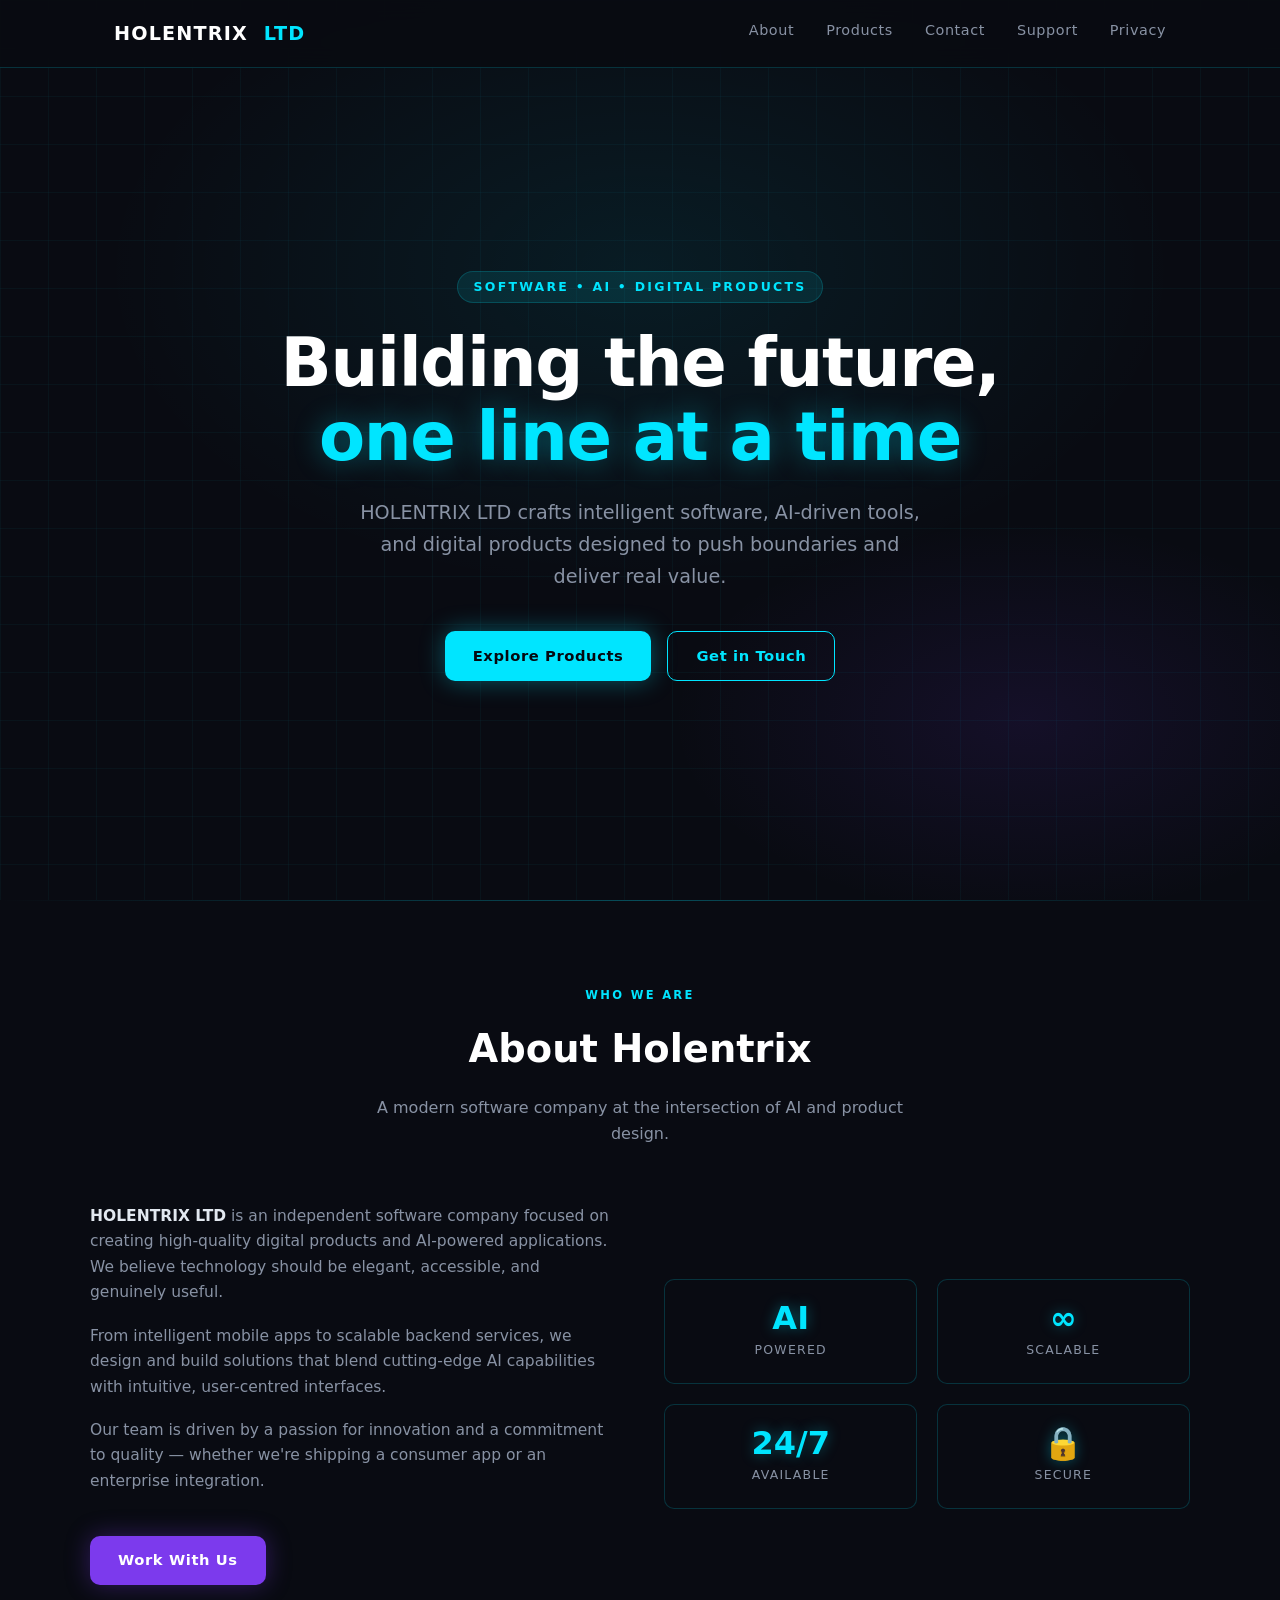
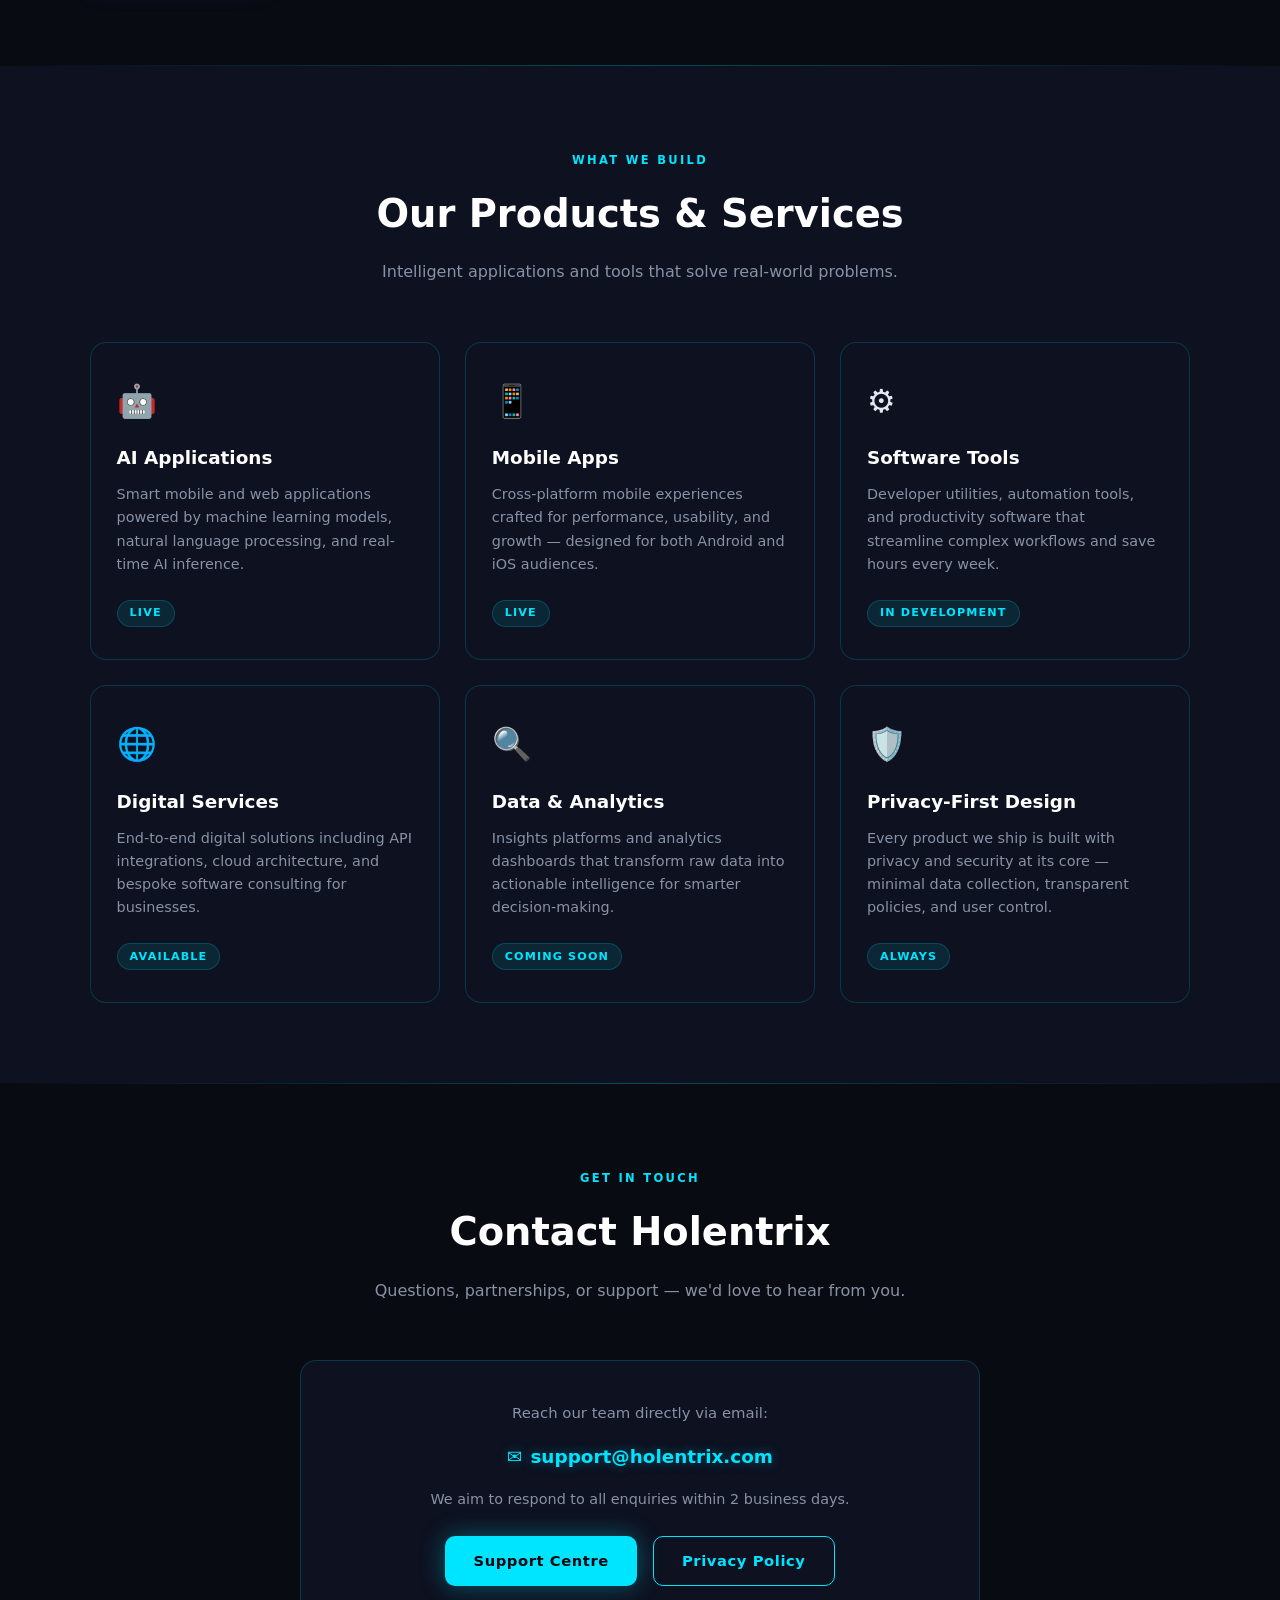
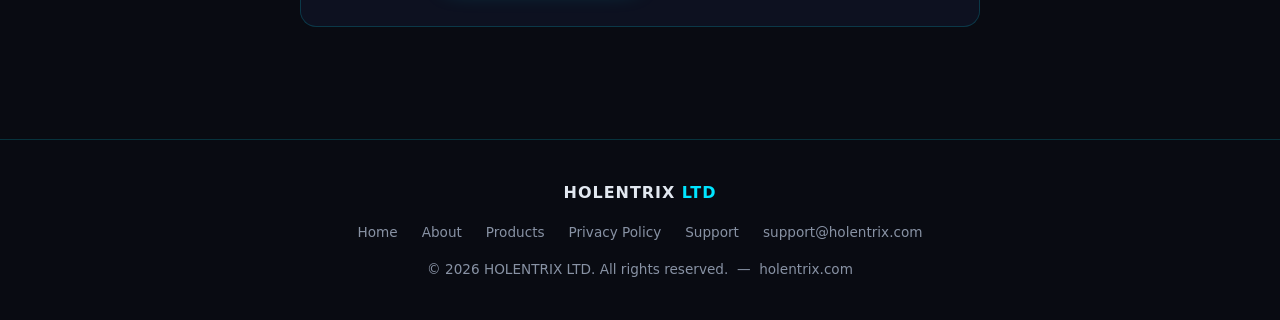
==== index.html @ e5798e95 "Create complete static website for HOLENTRIX LTD (GitHub Pages) Co-authored-by: Jadam00 <77752103+Ja" ====
<!DOCTYPE html>
<html lang="en">
<head>
  <meta charset="UTF-8" />
  <meta name="viewport" content="width=device-width, initial-scale=1.0" />
  <meta name="description" content="HOLENTRIX LTD — Software, AI, and digital product company building the next generation of intelligent applications." />
  <meta name="theme-color" content="#090b12" />

  <!-- Open Graph -->
  <meta property="og:title" content="HOLENTRIX LTD" />
  <meta property="og:description" content="Software, AI, and digital products for the modern world." />
  <meta property="og:type" content="website" />
  <meta property="og:url" content="https://holentrix.com/" />

  <title>HOLENTRIX LTD — Software &amp; AI</title>
  <link rel="stylesheet" href="css/style.css" />

  <!-- Favicon placeholder (replace with actual icon) -->
  <link rel="icon" href="data:image/svg+xml,<svg xmlns='http://www.w3.org/2000/svg' viewBox='0 0 32 32'><rect width='32' height='32' rx='6' fill='%23090b12'/><text y='24' x='4' font-size='22' fill='%2300e5ff'>H</text></svg>" />
</head>
<body>

  <!-- ===================================================
       NAVIGATION
       =================================================== -->
  <nav class="nav" role="navigation" aria-label="Main navigation">
    <div class="nav__inner">
      <a href="index.html" class="nav__logo" aria-label="HOLENTRIX LTD Home">
        HOLENTRIX<span>&nbsp;LTD</span>
      </a>

      <button
        class="nav__toggle"
        id="navToggle"
        aria-controls="navLinks"
        aria-expanded="false"
        aria-label="Toggle navigation"
      >
        <span></span>
        <span></span>
        <span></span>
      </button>

      <ul class="nav__links" id="navLinks" role="list">
        <li><a href="#about">About</a></li>
        <li><a href="#products">Products</a></li>
        <li><a href="#contact">Contact</a></li>
        <li><a href="support.html">Support</a></li>
        <li><a href="privacy.html">Privacy</a></li>
      </ul>
    </div>
  </nav>

  <!-- ===================================================
       HERO
       =================================================== -->
  <section class="hero" id="hero" aria-labelledby="hero-title">
    <div class="hero__bg" aria-hidden="true"></div>
    <div class="hero__content">
      <span class="hero__eyebrow fade-up">Software &bull; AI &bull; Digital Products</span>
      <h1 class="hero__title fade-up fade-up--delay-1" id="hero-title">
        Building the future,<br /><span class="highlight">one line at a time</span>
      </h1>
      <p class="hero__subtitle fade-up fade-up--delay-2">
        HOLENTRIX LTD crafts intelligent software, AI-driven tools, and
        digital products designed to push boundaries and deliver real value.
      </p>
      <div class="hero__ctas fade-up fade-up--delay-3">
        <a href="#products" class="btn btn--primary">Explore Products</a>
        <a href="#contact" class="btn btn--outline">Get in Touch</a>
      </div>
    </div>
  </section>

  <div class="glow-divider"></div>

  <!-- ===================================================
       ABOUT
       =================================================== -->
  <section class="section" id="about" aria-labelledby="about-title">
    <div class="container">
      <header class="section__header">
        <span class="section__tag">Who We Are</span>
        <h2 class="section__title" id="about-title">About Holentrix</h2>
        <p class="section__subtitle">
          A modern software company at the intersection of AI and product design.
        </p>
      </header>

      <div class="about__grid">
        <div class="about__text" data-fade>
          <p>
            <strong>HOLENTRIX LTD</strong> is an independent software company focused on
            creating high-quality digital products and AI-powered applications.
            We believe technology should be elegant, accessible, and genuinely
            useful.
          </p>
          <p>
            From intelligent mobile apps to scalable backend services, we design
            and build solutions that blend cutting-edge AI capabilities with
            intuitive, user-centred interfaces.
          </p>
          <p>
            Our team is driven by a passion for innovation and a commitment to
            quality — whether we're shipping a consumer app or an enterprise
            integration.
          </p>
          <a href="#contact" class="btn btn--accent mt-3">Work With Us</a>
        </div>

        <div class="about__stats" data-fade>
          <div class="stat-card">
            <div class="stat-card__value">AI</div>
            <div class="stat-card__label">Powered</div>
          </div>
          <div class="stat-card">
            <div class="stat-card__value">∞</div>
            <div class="stat-card__label">Scalable</div>
          </div>
          <div class="stat-card">
            <div class="stat-card__value">24/7</div>
            <div class="stat-card__label">Available</div>
          </div>
          <div class="stat-card">
            <div class="stat-card__value">🔒</div>
            <div class="stat-card__label">Secure</div>
          </div>
        </div>
      </div>
    </div>
  </section>

  <div class="glow-divider"></div>

  <!-- ===================================================
       PRODUCTS
       =================================================== -->
  <section class="section section--alt" id="products" aria-labelledby="products-title">
    <div class="container">
      <header class="section__header">
        <span class="section__tag">What We Build</span>
        <h2 class="section__title" id="products-title">Our Products &amp; Services</h2>
        <p class="section__subtitle">
          Intelligent applications and tools that solve real-world problems.
        </p>
      </header>

      <div class="products__grid">

        <article class="product-card" data-fade>
          <div class="product-card__icon" aria-hidden="true">🤖</div>
          <h3 class="product-card__title">AI Applications</h3>
          <p class="product-card__desc">
            Smart mobile and web applications powered by machine learning models,
            natural language processing, and real-time AI inference.
          </p>
          <span class="product-card__badge">Live</span>
        </article>

        <article class="product-card" data-fade>
          <div class="product-card__icon" aria-hidden="true">📱</div>
          <h3 class="product-card__title">Mobile Apps</h3>
          <p class="product-card__desc">
            Cross-platform mobile experiences crafted for performance, usability,
            and growth — designed for both Android and iOS audiences.
          </p>
          <span class="product-card__badge">Live</span>
        </article>

        <article class="product-card" data-fade>
          <div class="product-card__icon" aria-hidden="true">⚙️</div>
          <h3 class="product-card__title">Software Tools</h3>
          <p class="product-card__desc">
            Developer utilities, automation tools, and productivity software that
            streamline complex workflows and save hours every week.
          </p>
          <span class="product-card__badge">In Development</span>
        </article>

        <article class="product-card" data-fade>
          <div class="product-card__icon" aria-hidden="true">🌐</div>
          <h3 class="product-card__title">Digital Services</h3>
          <p class="product-card__desc">
            End-to-end digital solutions including API integrations, cloud
            architecture, and bespoke software consulting for businesses.
          </p>
          <span class="product-card__badge">Available</span>
        </article>

        <article class="product-card" data-fade>
          <div class="product-card__icon" aria-hidden="true">🔍</div>
          <h3 class="product-card__title">Data &amp; Analytics</h3>
          <p class="product-card__desc">
            Insights platforms and analytics dashboards that transform raw data
            into actionable intelligence for smarter decision-making.
          </p>
          <span class="product-card__badge">Coming Soon</span>
        </article>

        <article class="product-card" data-fade>
          <div class="product-card__icon" aria-hidden="true">🛡️</div>
          <h3 class="product-card__title">Privacy-First Design</h3>
          <p class="product-card__desc">
            Every product we ship is built with privacy and security at its core —
            minimal data collection, transparent policies, and user control.
          </p>
          <span class="product-card__badge">Always</span>
        </article>

      </div>
    </div>
  </section>

  <div class="glow-divider"></div>

  <!-- ===================================================
       CONTACT
       =================================================== -->
  <section class="section" id="contact" aria-labelledby="contact-title">
    <div class="container">
      <header class="section__header">
        <span class="section__tag">Get In Touch</span>
        <h2 class="section__title" id="contact-title">Contact Holentrix</h2>
        <p class="section__subtitle">
          Questions, partnerships, or support — we'd love to hear from you.
        </p>
      </header>

      <div class="contact__wrapper" data-fade>
        <div class="contact__card">
          <p style="color: var(--clr-text-muted); margin-bottom: 1rem; font-size: 0.93rem;">
            Reach our team directly via email:
          </p>
          <a class="contact__email" href="mailto:support@holentrix.com">
            <span aria-hidden="true">✉️</span>
            support@holentrix.com
          </a>
          <p class="contact__note">
            We aim to respond to all enquiries within 2 business days.
          </p>
          <div class="contact__links">
            <a href="support.html" class="btn btn--primary">Support Centre</a>
            <a href="privacy.html" class="btn btn--outline">Privacy Policy</a>
          </div>
        </div>
      </div>
    </div>
  </section>

  <!-- ===================================================
       FOOTER
       =================================================== -->
  <footer class="footer" role="contentinfo">
    <div class="footer__inner">
      <div class="footer__logo">HOLENTRIX<span>&nbsp;LTD</span></div>
      <nav class="footer__links" aria-label="Footer navigation">
        <a href="index.html">Home</a>
        <a href="#about">About</a>
        <a href="#products">Products</a>
        <a href="privacy.html">Privacy Policy</a>
        <a href="support.html">Support</a>
        <a href="mailto:support@holentrix.com">support@holentrix.com</a>
      </nav>
      <p class="footer__copy">
        &copy; <span class="js-year"></span> HOLENTRIX LTD. All rights reserved.
        &nbsp;&mdash;&nbsp; holentrix.com
      </p>
    </div>
  </footer>

  <script src="js/main.js"></script>
</body>
</html>
---- css/style.css ----
/* =========================================================
   HOLENTRIX LTD — Shared Stylesheet
   Dark / neon futuristic theme
   ========================================================= */

/* ---------------------------------------------------------
   CSS Custom Properties (Theme Variables)
   --------------------------------------------------------- */
:root {
  /* Colours */
  --clr-bg:          #090b12;
  --clr-bg-card:     #0d1120;
  --clr-bg-nav:      rgba(9, 11, 18, 0.92);
  --clr-primary:     #00e5ff;
  --clr-primary-dim: #00b8cc;
  --clr-accent:      #7c3aed;
  --clr-accent-dim:  #5b21b6;
  --clr-text:        #e2e8f0;
  --clr-text-muted:  #8892a4;
  --clr-border:      rgba(0, 229, 255, 0.18);
  --clr-glow:        rgba(0, 229, 255, 0.35);
  --clr-glow-accent: rgba(124, 58, 237, 0.35);

  /* Typography */
  --font-sans: 'Segoe UI', system-ui, -apple-system, BlinkMacSystemFont,
               'Helvetica Neue', Arial, sans-serif;
  --font-mono: 'Fira Code', 'Cascadia Code', 'Consolas', monospace;

  /* Sizing */
  --nav-h: 68px;
  --radius: 10px;
  --radius-lg: 16px;
  --max-w: 1100px;

  /* Transitions */
  --transition: 0.25s ease;
}

/* ---------------------------------------------------------
   Reset / Base
   --------------------------------------------------------- */
*, *::before, *::after {
  box-sizing: border-box;
  margin: 0;
  padding: 0;
}

html {
  scroll-behavior: smooth;
  font-size: 16px;
}

body {
  font-family: var(--font-sans);
  background-color: var(--clr-bg);
  color: var(--clr-text);
  line-height: 1.65;
  -webkit-font-smoothing: antialiased;
  overflow-x: hidden;
}

a {
  color: var(--clr-primary);
  text-decoration: none;
  transition: color var(--transition), opacity var(--transition);
}

a:hover {
  color: #fff;
  opacity: 0.9;
}

img {
  display: block;
  max-width: 100%;
}

ul, ol {
  padding-left: 1.4rem;
}

li {
  margin-bottom: 0.4rem;
}

/* ---------------------------------------------------------
   Scrollbar (Webkit)
   --------------------------------------------------------- */
::-webkit-scrollbar { width: 7px; }
::-webkit-scrollbar-track { background: var(--clr-bg); }
::-webkit-scrollbar-thumb {
  background: var(--clr-accent);
  border-radius: 4px;
}

/* ---------------------------------------------------------
   Navigation
   --------------------------------------------------------- */
.nav {
  position: fixed;
  top: 0;
  left: 0;
  right: 0;
  z-index: 100;
  height: var(--nav-h);
  background: var(--clr-bg-nav);
  backdrop-filter: blur(12px);
  -webkit-backdrop-filter: blur(12px);
  border-bottom: 1px solid var(--clr-border);
  display: flex;
  align-items: center;
}

.nav__inner {
  width: 100%;
  max-width: var(--max-w);
  margin: 0 auto;
  padding: 0 1.5rem;
  display: flex;
  align-items: center;
  justify-content: space-between;
}

.nav__logo {
  font-size: 1.2rem;
  font-weight: 700;
  letter-spacing: 0.06em;
  color: #fff;
  display: flex;
  align-items: center;
  gap: 0.5rem;
}

.nav__logo span {
  color: var(--clr-primary);
}

.nav__links {
  display: flex;
  align-items: center;
  gap: 2rem;
  list-style: none;
  padding: 0;
}

.nav__links a {
  font-size: 0.9rem;
  font-weight: 500;
  letter-spacing: 0.04em;
  color: var(--clr-text-muted);
  transition: color var(--transition);
}

.nav__links a:hover,
.nav__links a.active {
  color: var(--clr-primary);
}

/* Hamburger */
.nav__toggle {
  display: none;
  flex-direction: column;
  gap: 5px;
  background: none;
  border: none;
  cursor: pointer;
  padding: 4px;
  aria-label: "Toggle menu";
}

.nav__toggle span {
  display: block;
  width: 24px;
  height: 2px;
  background: var(--clr-text);
  border-radius: 2px;
  transition: transform var(--transition), opacity var(--transition);
}

.nav__toggle.open span:nth-child(1) { transform: translateY(7px) rotate(45deg); }
.nav__toggle.open span:nth-child(2) { opacity: 0; }
.nav__toggle.open span:nth-child(3) { transform: translateY(-7px) rotate(-45deg); }

@media (max-width: 700px) {
  .nav__toggle { display: flex; }

  .nav__links {
    position: fixed;
    top: var(--nav-h);
    left: 0; right: 0;
    flex-direction: column;
    background: var(--clr-bg-nav);
    backdrop-filter: blur(16px);
    padding: 1.5rem 2rem;
    gap: 1.2rem;
    border-bottom: 1px solid var(--clr-border);
    transform: translateY(-110%);
    transition: transform 0.3s ease;
    z-index: 99;
  }

  .nav__links.open {
    transform: translateY(0);
  }

  .nav__links a { font-size: 1rem; }
}

/* ---------------------------------------------------------
   Hero Section
   --------------------------------------------------------- */
.hero {
  min-height: 100vh;
  display: flex;
  align-items: center;
  justify-content: center;
  text-align: center;
  padding: calc(var(--nav-h) + 4rem) 1.5rem 5rem;
  position: relative;
  overflow: hidden;
}

.hero__bg {
  position: absolute;
  inset: 0;
  background:
    radial-gradient(ellipse 70% 60% at 50% 30%, rgba(0, 229, 255, 0.08) 0%, transparent 60%),
    radial-gradient(ellipse 50% 40% at 80% 80%, rgba(124, 58, 237, 0.1) 0%, transparent 55%),
    var(--clr-bg);
  z-index: 0;
}

/* Animated grid lines */
.hero__bg::before {
  content: '';
  position: absolute;
  inset: 0;
  background-image:
    linear-gradient(rgba(0, 229, 255, 0.04) 1px, transparent 1px),
    linear-gradient(90deg, rgba(0, 229, 255, 0.04) 1px, transparent 1px);
  background-size: 48px 48px;
  z-index: 0;
}

.hero__content {
  position: relative;
  z-index: 1;
  max-width: 760px;
}

.hero__eyebrow {
  display: inline-block;
  font-size: 0.78rem;
  font-weight: 600;
  letter-spacing: 0.18em;
  text-transform: uppercase;
  color: var(--clr-primary);
  background: rgba(0, 229, 255, 0.1);
  border: 1px solid var(--clr-border);
  border-radius: 999px;
  padding: 0.3rem 1rem;
  margin-bottom: 1.5rem;
}

.hero__title {
  font-size: clamp(2.4rem, 6vw, 4.2rem);
  font-weight: 800;
  line-height: 1.1;
  letter-spacing: -0.02em;
  margin-bottom: 1.4rem;
  color: #fff;
}

.hero__title .highlight {
  color: var(--clr-primary);
  text-shadow: 0 0 28px var(--clr-glow);
}

.hero__subtitle {
  font-size: clamp(1rem, 2.2vw, 1.2rem);
  color: var(--clr-text-muted);
  max-width: 580px;
  margin: 0 auto 2.4rem;
}

.hero__ctas {
  display: flex;
  gap: 1rem;
  justify-content: center;
  flex-wrap: wrap;
}

/* ---------------------------------------------------------
   Buttons
   --------------------------------------------------------- */
.btn {
  display: inline-flex;
  align-items: center;
  gap: 0.5rem;
  font-size: 0.92rem;
  font-weight: 600;
  letter-spacing: 0.04em;
  padding: 0.75rem 1.75rem;
  border-radius: var(--radius);
  border: none;
  cursor: pointer;
  text-decoration: none;
  transition: transform var(--transition), box-shadow var(--transition), background var(--transition), color var(--transition);
  white-space: nowrap;
}

.btn--primary {
  background: var(--clr-primary);
  color: #050810;
  box-shadow: 0 0 24px var(--clr-glow);
}

.btn--primary:hover {
  background: #fff;
  color: #050810;
  box-shadow: 0 0 36px rgba(0, 229, 255, 0.6);
  transform: translateY(-2px);
}

.btn--outline {
  background: transparent;
  color: var(--clr-primary);
  border: 1.5px solid var(--clr-primary);
}

.btn--outline:hover {
  background: rgba(0, 229, 255, 0.1);
  color: #fff;
  border-color: #fff;
  transform: translateY(-2px);
}

.btn--accent {
  background: var(--clr-accent);
  color: #fff;
  box-shadow: 0 0 24px var(--clr-glow-accent);
}

.btn--accent:hover {
  background: var(--clr-accent-dim);
  transform: translateY(-2px);
  box-shadow: 0 0 36px rgba(124, 58, 237, 0.5);
}

/* ---------------------------------------------------------
   Section Common
   --------------------------------------------------------- */
.section {
  padding: 5rem 1.5rem;
}

.section--alt {
  background: var(--clr-bg-card);
}

.container {
  max-width: var(--max-w);
  margin: 0 auto;
}

.section__header {
  text-align: center;
  margin-bottom: 3.5rem;
}

.section__tag {
  display: inline-block;
  font-size: 0.72rem;
  font-weight: 700;
  letter-spacing: 0.2em;
  text-transform: uppercase;
  color: var(--clr-primary);
  margin-bottom: 0.75rem;
}

.section__title {
  font-size: clamp(1.6rem, 3.5vw, 2.4rem);
  font-weight: 700;
  color: #fff;
  margin-bottom: 0.9rem;
}

.section__subtitle {
  font-size: 1rem;
  color: var(--clr-text-muted);
  max-width: 540px;
  margin: 0 auto;
}

/* ---------------------------------------------------------
   About Section
   --------------------------------------------------------- */
.about__grid {
  display: grid;
  grid-template-columns: 1fr 1fr;
  gap: 3rem;
  align-items: center;
}

.about__text p {
  color: var(--clr-text-muted);
  margin-bottom: 1.1rem;
  font-size: 0.97rem;
}

.about__text p strong {
  color: var(--clr-text);
}

.about__stats {
  display: grid;
  grid-template-columns: 1fr 1fr;
  gap: 1.2rem;
}

.stat-card {
  background: var(--clr-bg);
  border: 1px solid var(--clr-border);
  border-radius: var(--radius);
  padding: 1.4rem 1.2rem;
  text-align: center;
  transition: border-color var(--transition), box-shadow var(--transition);
}

.stat-card:hover {
  border-color: var(--clr-primary);
  box-shadow: 0 0 18px var(--clr-glow);
}

.stat-card__value {
  font-size: 2rem;
  font-weight: 800;
  color: var(--clr-primary);
  line-height: 1;
  margin-bottom: 0.4rem;
  text-shadow: 0 0 14px var(--clr-glow);
}

.stat-card__label {
  font-size: 0.78rem;
  color: var(--clr-text-muted);
  text-transform: uppercase;
  letter-spacing: 0.1em;
}

@media (max-width: 800px) {
  .about__grid { grid-template-columns: 1fr; }
}

/* ---------------------------------------------------------
   Products Section
   --------------------------------------------------------- */
.products__grid {
  display: grid;
  grid-template-columns: repeat(auto-fit, minmax(280px, 1fr));
  gap: 1.6rem;
}

.product-card {
  background: var(--clr-bg-card);
  border: 1px solid var(--clr-border);
  border-radius: var(--radius-lg);
  padding: 2rem 1.6rem;
  position: relative;
  overflow: hidden;
  transition: transform var(--transition), box-shadow var(--transition), border-color var(--transition);
}

.product-card::before {
  content: '';
  position: absolute;
  top: 0; left: 0; right: 0;
  height: 2px;
  background: linear-gradient(90deg, var(--clr-primary), var(--clr-accent));
  opacity: 0;
  transition: opacity var(--transition);
}

.product-card:hover {
  transform: translateY(-5px);
  border-color: rgba(0, 229, 255, 0.4);
  box-shadow: 0 12px 40px rgba(0, 0, 0, 0.4), 0 0 24px var(--clr-glow);
}

.product-card:hover::before { opacity: 1; }

.product-card__icon {
  font-size: 2rem;
  margin-bottom: 1rem;
}

.product-card__title {
  font-size: 1.15rem;
  font-weight: 700;
  color: #fff;
  margin-bottom: 0.6rem;
}

.product-card__desc {
  font-size: 0.9rem;
  color: var(--clr-text-muted);
  line-height: 1.6;
  margin-bottom: 1.4rem;
}

.product-card__badge {
  display: inline-block;
  font-size: 0.7rem;
  font-weight: 600;
  letter-spacing: 0.1em;
  text-transform: uppercase;
  color: var(--clr-primary);
  background: rgba(0, 229, 255, 0.1);
  border: 1px solid var(--clr-border);
  border-radius: 999px;
  padding: 0.2rem 0.75rem;
}

/* ---------------------------------------------------------
   Contact Section
   --------------------------------------------------------- */
.contact__wrapper {
  max-width: 680px;
  margin: 0 auto;
  text-align: center;
}

.contact__card {
  background: var(--clr-bg-card);
  border: 1px solid var(--clr-border);
  border-radius: var(--radius-lg);
  padding: 2.5rem 2rem;
  margin-bottom: 2rem;
}

.contact__email {
  display: inline-flex;
  align-items: center;
  gap: 0.5rem;
  font-size: 1.15rem;
  font-weight: 600;
  color: var(--clr-primary);
  text-shadow: 0 0 12px var(--clr-glow);
  margin-bottom: 0.5rem;
}

.contact__email:hover { color: #fff; }

.contact__note {
  font-size: 0.9rem;
  color: var(--clr-text-muted);
  margin-top: 0.5rem;
}

.contact__links {
  display: flex;
  gap: 1rem;
  justify-content: center;
  flex-wrap: wrap;
  margin-top: 1.5rem;
}

/* ---------------------------------------------------------
   Footer
   --------------------------------------------------------- */
.footer {
  padding: 2.5rem 1.5rem;
  border-top: 1px solid var(--clr-border);
  text-align: center;
  font-size: 0.85rem;
  color: var(--clr-text-muted);
}

.footer__inner {
  max-width: var(--max-w);
  margin: 0 auto;
  display: flex;
  flex-direction: column;
  align-items: center;
  gap: 0.9rem;
}

.footer__logo {
  font-size: 1rem;
  font-weight: 700;
  color: var(--clr-text);
  letter-spacing: 0.06em;
}

.footer__logo span { color: var(--clr-primary); }

.footer__links {
  display: flex;
  gap: 1.5rem;
  flex-wrap: wrap;
  justify-content: center;
}

.footer__links a {
  color: var(--clr-text-muted);
  font-size: 0.85rem;
}

.footer__links a:hover { color: var(--clr-primary); }

.footer__copy { color: var(--clr-text-muted); }

/* ---------------------------------------------------------
   Page Hero (inner pages)
   --------------------------------------------------------- */
.page-hero {
  padding: calc(var(--nav-h) + 3.5rem) 1.5rem 3rem;
  text-align: center;
  position: relative;
  overflow: hidden;
}

.page-hero::before {
  content: '';
  position: absolute;
  inset: 0;
  background:
    radial-gradient(ellipse 60% 70% at 50% 0%, rgba(0, 229, 255, 0.06) 0%, transparent 65%),
    var(--clr-bg);
  z-index: 0;
}

.page-hero__content { position: relative; z-index: 1; }

.page-hero__title {
  font-size: clamp(1.8rem, 4vw, 2.8rem);
  font-weight: 800;
  color: #fff;
  margin-bottom: 0.7rem;
}

.page-hero__title span { color: var(--clr-primary); }

.page-hero__subtitle {
  font-size: 1rem;
  color: var(--clr-text-muted);
  max-width: 520px;
  margin: 0 auto;
}

/* ---------------------------------------------------------
   Prose / Document Sections (Privacy Policy etc.)
   --------------------------------------------------------- */
.prose {
  max-width: 780px;
  margin: 0 auto;
}

.prose h2 {
  font-size: 1.25rem;
  font-weight: 700;
  color: #fff;
  margin: 2.2rem 0 0.8rem;
  padding-bottom: 0.4rem;
  border-bottom: 1px solid var(--clr-border);
}

.prose h2:first-child { margin-top: 0; }

.prose p {
  font-size: 0.95rem;
  color: var(--clr-text-muted);
  margin-bottom: 0.9rem;
  line-height: 1.75;
}

.prose ul, .prose ol {
  color: var(--clr-text-muted);
  font-size: 0.95rem;
  margin-bottom: 1rem;
}

.prose li { margin-bottom: 0.5rem; }

.prose a {
  color: var(--clr-primary);
  text-decoration: underline;
  text-underline-offset: 3px;
}

.prose strong { color: var(--clr-text); }

.prose .updated {
  font-size: 0.82rem;
  color: var(--clr-text-muted);
  margin-bottom: 2rem;
  display: block;
}

/* ---------------------------------------------------------
   Support / Help boxes
   --------------------------------------------------------- */
.help-box {
  background: var(--clr-bg-card);
  border: 1px solid var(--clr-border);
  border-radius: var(--radius-lg);
  padding: 2rem 1.8rem;
  margin-bottom: 1.5rem;
}

.help-box__title {
  font-size: 1.05rem;
  font-weight: 700;
  color: #fff;
  margin-bottom: 0.6rem;
  display: flex;
  align-items: center;
  gap: 0.5rem;
}

.help-box__title::before {
  content: '';
  width: 3px;
  height: 1.1em;
  background: var(--clr-primary);
  border-radius: 2px;
  box-shadow: 0 0 8px var(--clr-glow);
  flex-shrink: 0;
}

.help-box p {
  font-size: 0.93rem;
  color: var(--clr-text-muted);
  line-height: 1.7;
}

.help-box .email-link {
  font-weight: 600;
  color: var(--clr-primary);
  text-shadow: 0 0 10px var(--clr-glow);
}

/* Back-link */
.back-links {
  display: flex;
  gap: 1rem;
  flex-wrap: wrap;
  margin-top: 2rem;
}

.back-links a {
  font-size: 0.88rem;
  color: var(--clr-text-muted);
}

.back-links a:hover { color: var(--clr-primary); }

/* ---------------------------------------------------------
   Divider / Glow line
   --------------------------------------------------------- */
.glow-divider {
  height: 1px;
  background: linear-gradient(90deg, transparent, var(--clr-primary), transparent);
  opacity: 0.3;
  margin: 0;
}

/* ---------------------------------------------------------
   Animations
   --------------------------------------------------------- */
@keyframes fadeUp {
  from { opacity: 0; transform: translateY(24px); }
  to   { opacity: 1; transform: translateY(0); }
}

.fade-up {
  animation: fadeUp 0.65s ease both;
}

.fade-up--delay-1 { animation-delay: 0.1s; }
.fade-up--delay-2 { animation-delay: 0.22s; }
.fade-up--delay-3 { animation-delay: 0.34s; }
.fade-up--delay-4 { animation-delay: 0.46s; }

/* Respect reduced motion */
@media (prefers-reduced-motion: reduce) {
  .fade-up { animation: none; }
  *, *::before, *::after { transition: none !important; }
  html { scroll-behavior: auto; }
}

/* ---------------------------------------------------------
   Utilities
   --------------------------------------------------------- */
.visually-hidden {
  position: absolute;
  width: 1px;
  height: 1px;
  padding: 0;
  margin: -1px;
  overflow: hidden;
  clip: rect(0, 0, 0, 0);
  white-space: nowrap;
  border: 0;
}

.text-center { text-align: center; }
.mt-1 { margin-top: 0.5rem; }
.mt-2 { margin-top: 1rem; }
.mt-3 { margin-top: 1.5rem; }
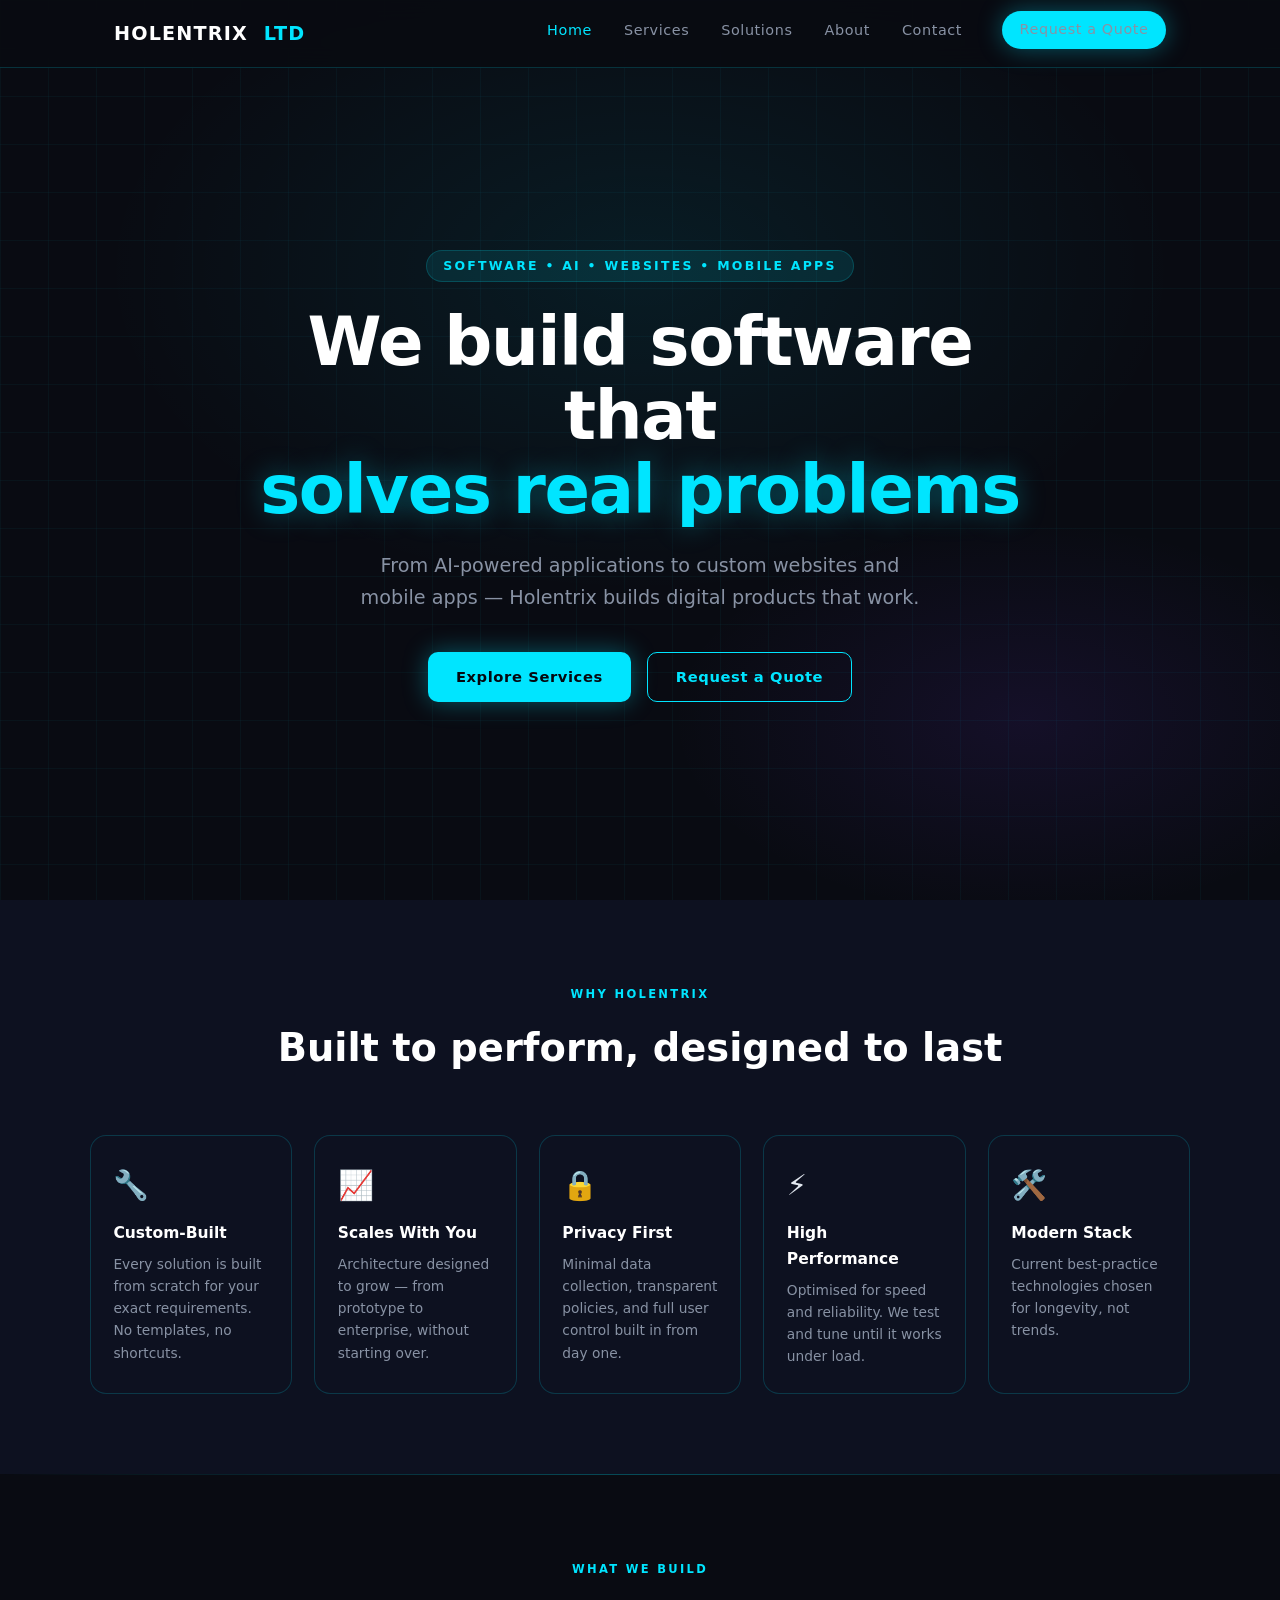
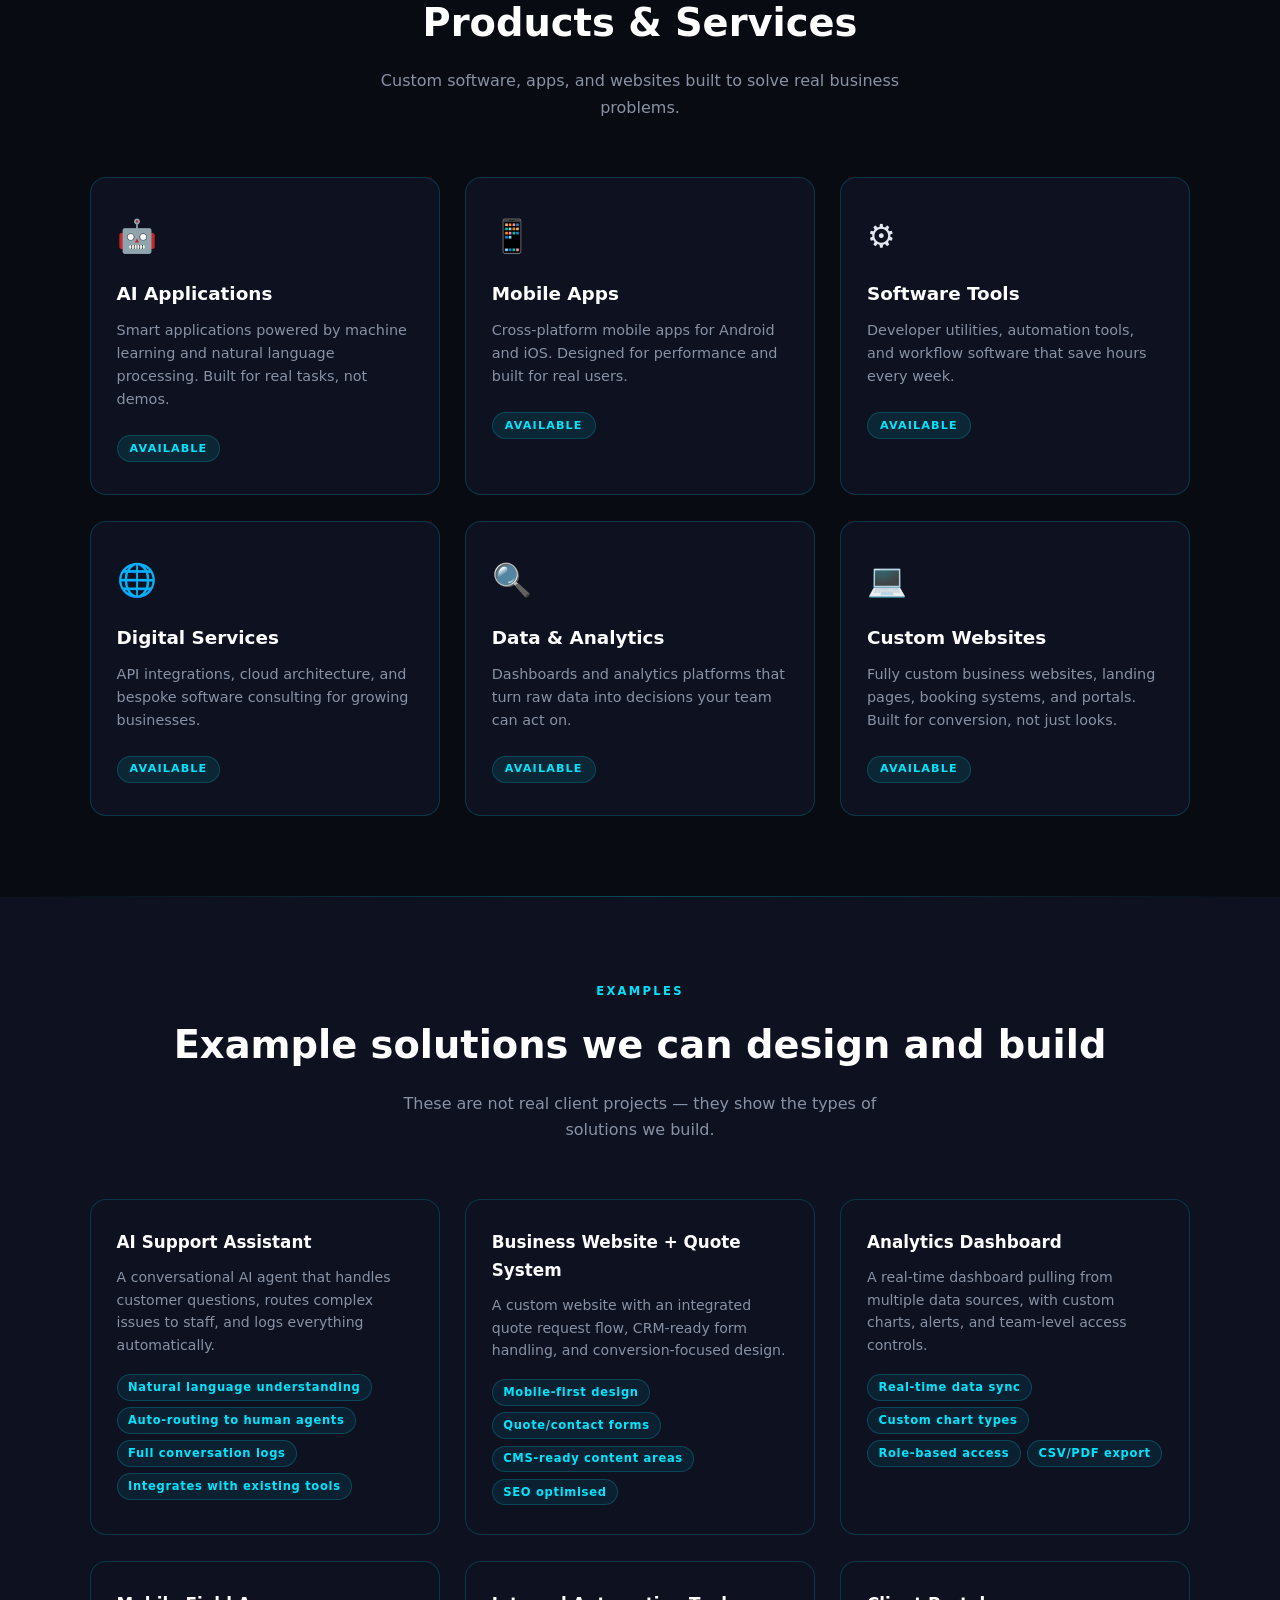
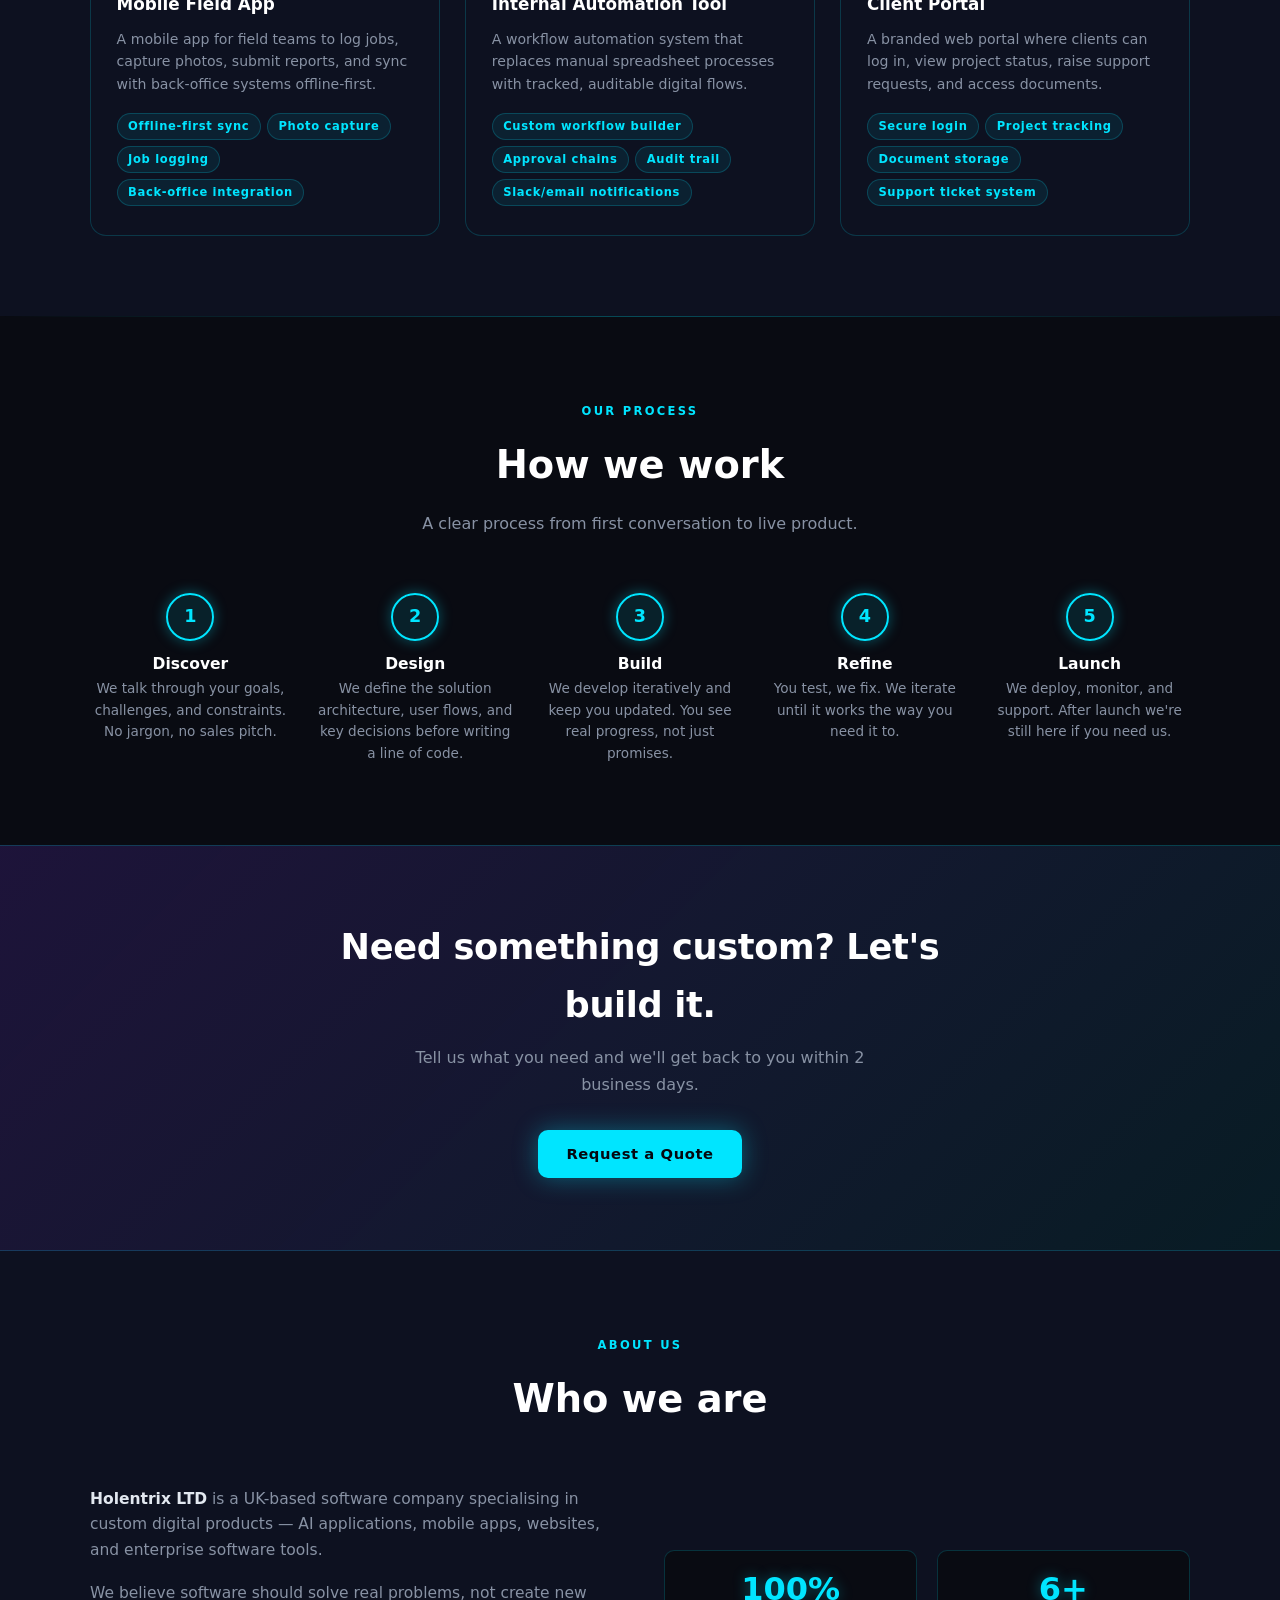
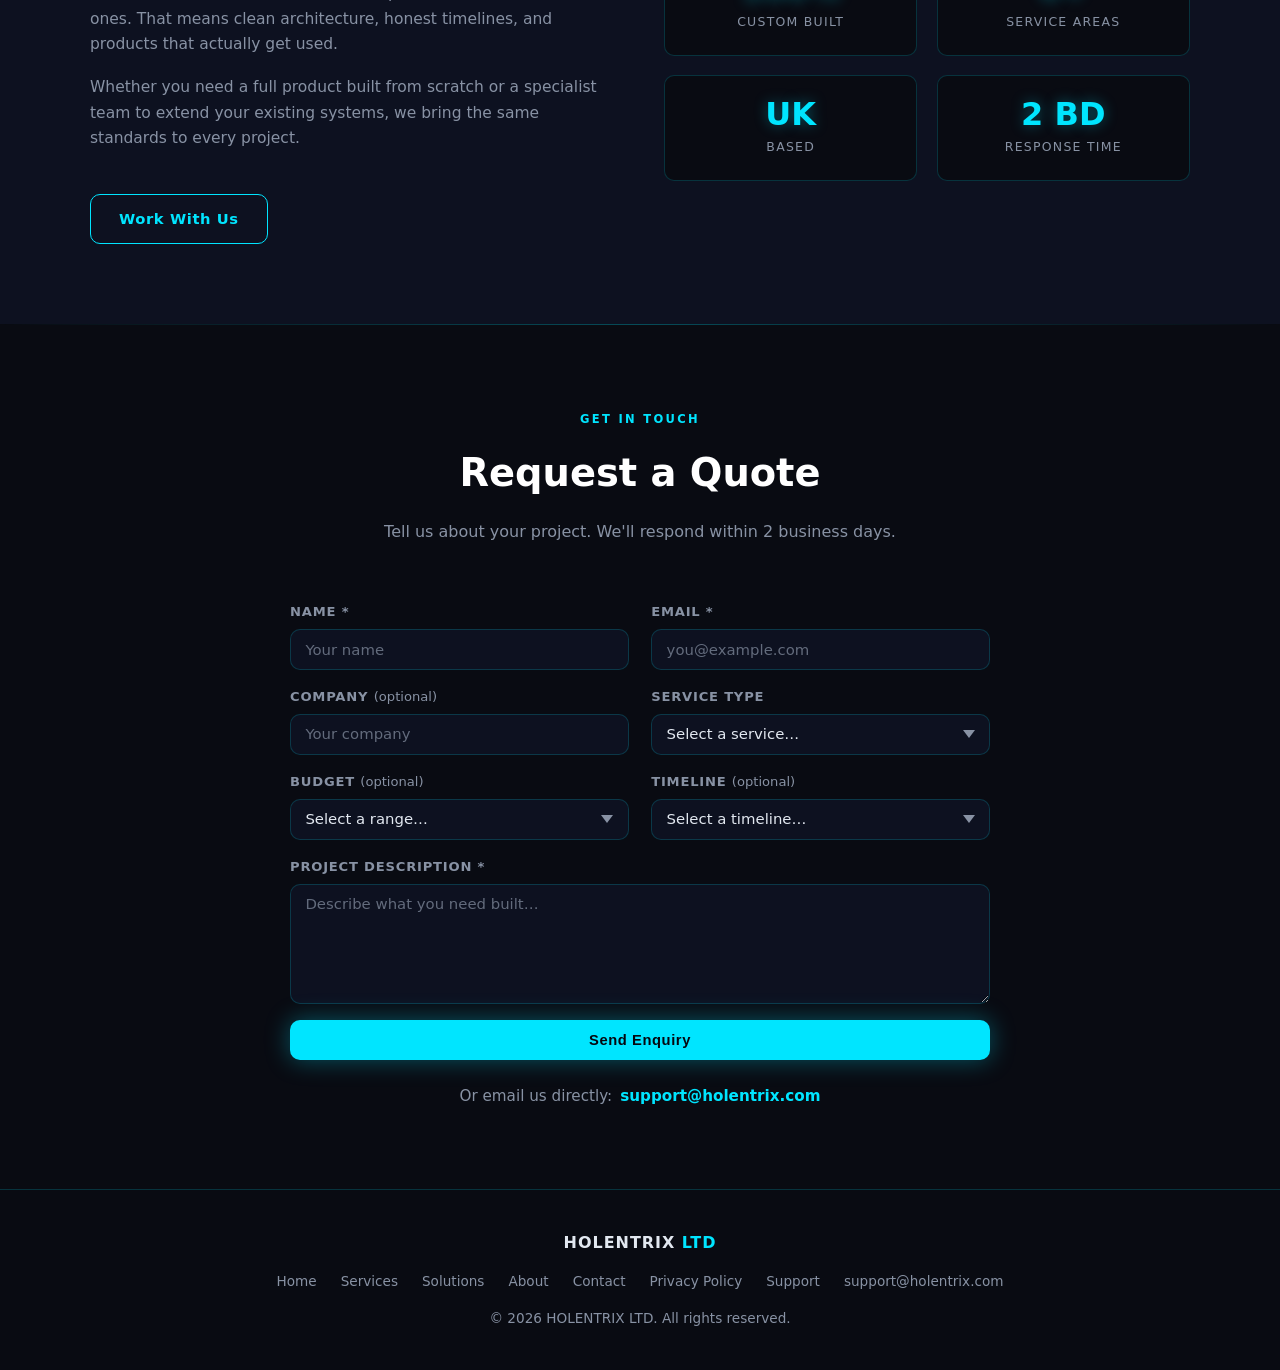
==== commit 5db1af6c: "Full website overhaul: new sections, service pages, quote form - Overhaul index.html: updated nav wi" ====
--- a/index.html
+++ b/index.html
@@ -3,19 +3,18 @@
 <head>
   <meta charset="UTF-8" />
   <meta name="viewport" content="width=device-width, initial-scale=1.0" />
-  <meta name="description" content="HOLENTRIX LTD — Software, AI, and digital product company building the next generation of intelligent applications." />
+  <meta name="description" content="HOLENTRIX LTD — Custom software, AI applications, mobile apps, and websites built to solve real business problems." />
   <meta name="theme-color" content="#090b12" />
 
   <!-- Open Graph -->
   <meta property="og:title" content="HOLENTRIX LTD" />
-  <meta property="og:description" content="Software, AI, and digital products for the modern world." />
+  <meta property="og:description" content="Custom software, AI applications, mobile apps, and websites built to solve real business problems." />
   <meta property="og:type" content="website" />
   <meta property="og:url" content="https://holentrix.com/" />
 
   <title>HOLENTRIX LTD — Software &amp; AI</title>
   <link rel="stylesheet" href="css/style.css" />
 
-  <!-- Favicon placeholder (replace with actual icon) -->
   <link rel="icon" href="data:image/svg+xml,<svg xmlns='http://www.w3.org/2000/svg' viewBox='0 0 32 32'><rect width='32' height='32' rx='6' fill='%23090b12'/><text y='24' x='4' font-size='22' fill='%2300e5ff'>H</text></svg>" />
 </head>
 <body>
@@ -42,11 +41,12 @@
       </button>
 
       <ul class="nav__links" id="navLinks" role="list">
+        <li><a href="index.html" class="active">Home</a></li>
+        <li><a href="#services">Services</a></li>
+        <li><a href="#solutions">Solutions</a></li>
         <li><a href="#about">About</a></li>
-        <li><a href="#products">Products</a></li>
         <li><a href="#contact">Contact</a></li>
-        <li><a href="support.html">Support</a></li>
-        <li><a href="privacy.html">Privacy</a></li>
+        <li><a href="#contact" class="nav__cta btn btn--primary">Request a Quote</a></li>
       </ul>
     </div>
   </nav>
@@ -57,17 +57,55 @@
   <section class="hero" id="hero" aria-labelledby="hero-title">
     <div class="hero__bg" aria-hidden="true"></div>
     <div class="hero__content">
-      <span class="hero__eyebrow fade-up">Software &bull; AI &bull; Digital Products</span>
+      <span class="hero__eyebrow fade-up">Software &bull; AI &bull; Websites &bull; Mobile Apps</span>
       <h1 class="hero__title fade-up fade-up--delay-1" id="hero-title">
-        Building the future,<br /><span class="highlight">one line at a time</span>
+        We build software that<br/><span class="highlight">solves real problems</span>
       </h1>
       <p class="hero__subtitle fade-up fade-up--delay-2">
-        HOLENTRIX LTD crafts intelligent software, AI-driven tools, and
-        digital products designed to push boundaries and deliver real value.
+        From AI-powered applications to custom websites and mobile apps — Holentrix builds digital products that work.
       </p>
       <div class="hero__ctas fade-up fade-up--delay-3">
-        <a href="#products" class="btn btn--primary">Explore Products</a>
-        <a href="#contact" class="btn btn--outline">Get in Touch</a>
+        <a href="#services" class="btn btn--primary">Explore Services</a>
+        <a href="#contact" class="btn btn--outline">Request a Quote</a>
+      </div>
+    </div>
+  </section>
+
+  <!-- ===================================================
+       TRUST / VALUE SECTION
+       =================================================== -->
+  <section class="section section--alt" id="trust" aria-labelledby="trust-title">
+    <div class="container">
+      <div class="section__header">
+        <span class="section__tag">Why Holentrix</span>
+        <h2 class="section__title" id="trust-title">Built to perform, designed to last</h2>
+      </div>
+      <div class="trust-grid">
+        <div class="trust-item" data-fade>
+          <div class="trust-item__icon">🔧</div>
+          <h3 class="trust-item__title">Custom-Built</h3>
+          <p class="trust-item__desc">Every solution is built from scratch for your exact requirements. No templates, no shortcuts.</p>
+        </div>
+        <div class="trust-item" data-fade>
+          <div class="trust-item__icon">📈</div>
+          <h3 class="trust-item__title">Scales With You</h3>
+          <p class="trust-item__desc">Architecture designed to grow — from prototype to enterprise, without starting over.</p>
+        </div>
+        <div class="trust-item" data-fade>
+          <div class="trust-item__icon">🔒</div>
+          <h3 class="trust-item__title">Privacy First</h3>
+          <p class="trust-item__desc">Minimal data collection, transparent policies, and full user control built in from day one.</p>
+        </div>
+        <div class="trust-item" data-fade>
+          <div class="trust-item__icon">⚡</div>
+          <h3 class="trust-item__title">High Performance</h3>
+          <p class="trust-item__desc">Optimised for speed and reliability. We test and tune until it works under load.</p>
+        </div>
+        <div class="trust-item" data-fade>
+          <div class="trust-item__icon">🛠️</div>
+          <h3 class="trust-item__title">Modern Stack</h3>
+          <p class="trust-item__desc">Current best-practice technologies chosen for longevity, not trends.</p>
+        </div>
       </div>
     </div>
   </section>
@@ -75,55 +113,242 @@
   <div class="glow-divider"></div>
 
   <!-- ===================================================
-       ABOUT
-       =================================================== -->
-  <section class="section" id="about" aria-labelledby="about-title">
-    <div class="container">
-      <header class="section__header">
-        <span class="section__tag">Who We Are</span>
-        <h2 class="section__title" id="about-title">About Holentrix</h2>
-        <p class="section__subtitle">
-          A modern software company at the intersection of AI and product design.
-        </p>
-      </header>
-
+       SERVICES SECTION
+       =================================================== -->
+  <section class="section" id="services" aria-labelledby="services-title">
+    <div class="container">
+      <div class="section__header">
+        <span class="section__tag">What We Build</span>
+        <h2 class="section__title" id="services-title">Products &amp; Services</h2>
+        <p class="section__subtitle">Custom software, apps, and websites built to solve real business problems.</p>
+      </div>
+      <div class="products__grid">
+
+        <a href="ai-applications.html" class="product-card product-card--link" data-fade>
+          <div class="product-card__icon">🤖</div>
+          <h3 class="product-card__title">AI Applications</h3>
+          <p class="product-card__desc">Smart applications powered by machine learning and natural language processing. Built for real tasks, not demos.</p>
+          <span class="product-card__badge">Available</span>
+        </a>
+
+        <a href="mobile-apps.html" class="product-card product-card--link" data-fade>
+          <div class="product-card__icon">📱</div>
+          <h3 class="product-card__title">Mobile Apps</h3>
+          <p class="product-card__desc">Cross-platform mobile apps for Android and iOS. Designed for performance and built for real users.</p>
+          <span class="product-card__badge">Available</span>
+        </a>
+
+        <a href="software-tools.html" class="product-card product-card--link" data-fade>
+          <div class="product-card__icon">⚙️</div>
+          <h3 class="product-card__title">Software Tools</h3>
+          <p class="product-card__desc">Developer utilities, automation tools, and workflow software that save hours every week.</p>
+          <span class="product-card__badge">Available</span>
+        </a>
+
+        <a href="digital-services.html" class="product-card product-card--link" data-fade>
+          <div class="product-card__icon">🌐</div>
+          <h3 class="product-card__title">Digital Services</h3>
+          <p class="product-card__desc">API integrations, cloud architecture, and bespoke software consulting for growing businesses.</p>
+          <span class="product-card__badge">Available</span>
+        </a>
+
+        <a href="data-analytics.html" class="product-card product-card--link" data-fade>
+          <div class="product-card__icon">🔍</div>
+          <h3 class="product-card__title">Data &amp; Analytics</h3>
+          <p class="product-card__desc">Dashboards and analytics platforms that turn raw data into decisions your team can act on.</p>
+          <span class="product-card__badge">Available</span>
+        </a>
+
+        <a href="custom-websites.html" class="product-card product-card--link" data-fade>
+          <div class="product-card__icon">💻</div>
+          <h3 class="product-card__title">Custom Websites</h3>
+          <p class="product-card__desc">Fully custom business websites, landing pages, booking systems, and portals. Built for conversion, not just looks.</p>
+          <span class="product-card__badge">Available</span>
+        </a>
+
+      </div>
+    </div>
+  </section>
+
+  <div class="glow-divider"></div>
+
+  <!-- ===================================================
+       EXAMPLE SOLUTIONS SECTION
+       =================================================== -->
+  <section class="section section--alt" id="solutions" aria-labelledby="solutions-title">
+    <div class="container">
+      <div class="section__header">
+        <span class="section__tag">Examples</span>
+        <h2 class="section__title" id="solutions-title">Example solutions we can design and build</h2>
+        <p class="section__subtitle">These are not real client projects — they show the types of solutions we build.</p>
+      </div>
+      <div class="solutions__grid">
+
+        <div class="solution-card" data-fade>
+          <h3 class="solution-card__title">AI Support Assistant</h3>
+          <p class="solution-card__desc">A conversational AI agent that handles customer questions, routes complex issues to staff, and logs everything automatically.</p>
+          <ul class="solution-card__features">
+            <li>Natural language understanding</li>
+            <li>Auto-routing to human agents</li>
+            <li>Full conversation logs</li>
+            <li>Integrates with existing tools</li>
+          </ul>
+        </div>
+
+        <div class="solution-card" data-fade>
+          <h3 class="solution-card__title">Business Website + Quote System</h3>
+          <p class="solution-card__desc">A custom website with an integrated quote request flow, CRM-ready form handling, and conversion-focused design.</p>
+          <ul class="solution-card__features">
+            <li>Mobile-first design</li>
+            <li>Quote/contact forms</li>
+            <li>CMS-ready content areas</li>
+            <li>SEO optimised</li>
+          </ul>
+        </div>
+
+        <div class="solution-card" data-fade>
+          <h3 class="solution-card__title">Analytics Dashboard</h3>
+          <p class="solution-card__desc">A real-time dashboard pulling from multiple data sources, with custom charts, alerts, and team-level access controls.</p>
+          <ul class="solution-card__features">
+            <li>Real-time data sync</li>
+            <li>Custom chart types</li>
+            <li>Role-based access</li>
+            <li>CSV/PDF export</li>
+          </ul>
+        </div>
+
+        <div class="solution-card" data-fade>
+          <h3 class="solution-card__title">Mobile Field App</h3>
+          <p class="solution-card__desc">A mobile app for field teams to log jobs, capture photos, submit reports, and sync with back-office systems offline-first.</p>
+          <ul class="solution-card__features">
+            <li>Offline-first sync</li>
+            <li>Photo capture</li>
+            <li>Job logging</li>
+            <li>Back-office integration</li>
+          </ul>
+        </div>
+
+        <div class="solution-card" data-fade>
+          <h3 class="solution-card__title">Internal Automation Tool</h3>
+          <p class="solution-card__desc">A workflow automation system that replaces manual spreadsheet processes with tracked, auditable digital flows.</p>
+          <ul class="solution-card__features">
+            <li>Custom workflow builder</li>
+            <li>Approval chains</li>
+            <li>Audit trail</li>
+            <li>Slack/email notifications</li>
+          </ul>
+        </div>
+
+        <div class="solution-card" data-fade>
+          <h3 class="solution-card__title">Client Portal</h3>
+          <p class="solution-card__desc">A branded web portal where clients can log in, view project status, raise support requests, and access documents.</p>
+          <ul class="solution-card__features">
+            <li>Secure login</li>
+            <li>Project tracking</li>
+            <li>Document storage</li>
+            <li>Support ticket system</li>
+          </ul>
+        </div>
+
+      </div>
+    </div>
+  </section>
+
+  <div class="glow-divider"></div>
+
+  <!-- ===================================================
+       HOW WE WORK SECTION
+       =================================================== -->
+  <section class="section how-we-work" id="process" aria-labelledby="process-title">
+    <div class="container">
+      <div class="section__header">
+        <span class="section__tag">Our Process</span>
+        <h2 class="section__title" id="process-title">How we work</h2>
+        <p class="section__subtitle">A clear process from first conversation to live product.</p>
+      </div>
+      <div class="steps">
+        <div class="step" data-fade>
+          <div class="step__num">1</div>
+          <div class="step__body">
+            <div class="step__title">Discover</div>
+            <p class="step__desc">We talk through your goals, challenges, and constraints. No jargon, no sales pitch.</p>
+          </div>
+        </div>
+        <div class="step" data-fade>
+          <div class="step__num">2</div>
+          <div class="step__body">
+            <div class="step__title">Design</div>
+            <p class="step__desc">We define the solution architecture, user flows, and key decisions before writing a line of code.</p>
+          </div>
+        </div>
+        <div class="step" data-fade>
+          <div class="step__num">3</div>
+          <div class="step__body">
+            <div class="step__title">Build</div>
+            <p class="step__desc">We develop iteratively and keep you updated. You see real progress, not just promises.</p>
+          </div>
+        </div>
+        <div class="step" data-fade>
+          <div class="step__num">4</div>
+          <div class="step__body">
+            <div class="step__title">Refine</div>
+            <p class="step__desc">You test, we fix. We iterate until it works the way you need it to.</p>
+          </div>
+        </div>
+        <div class="step" data-fade>
+          <div class="step__num">5</div>
+          <div class="step__body">
+            <div class="step__title">Launch</div>
+            <p class="step__desc">We deploy, monitor, and support. After launch we're still here if you need us.</p>
+          </div>
+        </div>
+      </div>
+    </div>
+  </section>
+
+  <!-- ===================================================
+       CTA BAND
+       =================================================== -->
+  <div class="cta-band">
+    <div class="cta-band__inner">
+      <h2 class="cta-band__title">Need something custom? Let's build it.</h2>
+      <p class="cta-band__sub">Tell us what you need and we'll get back to you within 2 business days.</p>
+      <a href="#contact" class="btn btn--primary">Request a Quote</a>
+    </div>
+  </div>
+
+  <!-- ===================================================
+       ABOUT SECTION
+       =================================================== -->
+  <section class="section section--alt" id="about" aria-labelledby="about-title">
+    <div class="container">
+      <div class="section__header">
+        <span class="section__tag">About Us</span>
+        <h2 class="section__title" id="about-title">Who we are</h2>
+      </div>
       <div class="about__grid">
-        <div class="about__text" data-fade>
-          <p>
-            <strong>HOLENTRIX LTD</strong> is an independent software company focused on
-            creating high-quality digital products and AI-powered applications.
-            We believe technology should be elegant, accessible, and genuinely
-            useful.
-          </p>
-          <p>
-            From intelligent mobile apps to scalable backend services, we design
-            and build solutions that blend cutting-edge AI capabilities with
-            intuitive, user-centred interfaces.
-          </p>
-          <p>
-            Our team is driven by a passion for innovation and a commitment to
-            quality — whether we're shipping a consumer app or an enterprise
-            integration.
-          </p>
-          <a href="#contact" class="btn btn--accent mt-3">Work With Us</a>
-        </div>
-
-        <div class="about__stats" data-fade>
+        <div class="about__text">
+          <p><strong>Holentrix LTD</strong> is a UK-based software company specialising in custom digital products — AI applications, mobile apps, websites, and enterprise software tools.</p>
+          <p>We believe software should solve real problems, not create new ones. That means clean architecture, honest timelines, and products that actually get used.</p>
+          <p>Whether you need a full product built from scratch or a specialist team to extend your existing systems, we bring the same standards to every project.</p>
+          <a href="#contact" class="btn btn--outline mt-3">Work With Us</a>
+        </div>
+        <div class="about__stats">
           <div class="stat-card">
-            <div class="stat-card__value">AI</div>
-            <div class="stat-card__label">Powered</div>
+            <div class="stat-card__value">100%</div>
+            <div class="stat-card__label">Custom Built</div>
           </div>
           <div class="stat-card">
-            <div class="stat-card__value">∞</div>
-            <div class="stat-card__label">Scalable</div>
+            <div class="stat-card__value">6+</div>
+            <div class="stat-card__label">Service Areas</div>
           </div>
           <div class="stat-card">
-            <div class="stat-card__value">24/7</div>
-            <div class="stat-card__label">Available</div>
+            <div class="stat-card__value">UK</div>
+            <div class="stat-card__label">Based</div>
           </div>
           <div class="stat-card">
-            <div class="stat-card__value">🔒</div>
-            <div class="stat-card__label">Secure</div>
+            <div class="stat-card__value">2 BD</div>
+            <div class="stat-card__label">Response Time</div>
           </div>
         </div>
       </div>
@@ -133,115 +358,88 @@
   <div class="glow-divider"></div>
 
   <!-- ===================================================
-       PRODUCTS
-       =================================================== -->
-  <section class="section section--alt" id="products" aria-labelledby="products-title">
-    <div class="container">
-      <header class="section__header">
-        <span class="section__tag">What We Build</span>
-        <h2 class="section__title" id="products-title">Our Products &amp; Services</h2>
-        <p class="section__subtitle">
-          Intelligent applications and tools that solve real-world problems.
-        </p>
-      </header>
-
-      <div class="products__grid">
-
-        <article class="product-card" data-fade>
-          <div class="product-card__icon" aria-hidden="true">🤖</div>
-          <h3 class="product-card__title">AI Applications</h3>
-          <p class="product-card__desc">
-            Smart mobile and web applications powered by machine learning models,
-            natural language processing, and real-time AI inference.
-          </p>
-          <span class="product-card__badge">Live</span>
-        </article>
-
-        <article class="product-card" data-fade>
-          <div class="product-card__icon" aria-hidden="true">📱</div>
-          <h3 class="product-card__title">Mobile Apps</h3>
-          <p class="product-card__desc">
-            Cross-platform mobile experiences crafted for performance, usability,
-            and growth — designed for both Android and iOS audiences.
-          </p>
-          <span class="product-card__badge">Live</span>
-        </article>
-
-        <article class="product-card" data-fade>
-          <div class="product-card__icon" aria-hidden="true">⚙️</div>
-          <h3 class="product-card__title">Software Tools</h3>
-          <p class="product-card__desc">
-            Developer utilities, automation tools, and productivity software that
-            streamline complex workflows and save hours every week.
-          </p>
-          <span class="product-card__badge">In Development</span>
-        </article>
-
-        <article class="product-card" data-fade>
-          <div class="product-card__icon" aria-hidden="true">🌐</div>
-          <h3 class="product-card__title">Digital Services</h3>
-          <p class="product-card__desc">
-            End-to-end digital solutions including API integrations, cloud
-            architecture, and bespoke software consulting for businesses.
-          </p>
-          <span class="product-card__badge">Available</span>
-        </article>
-
-        <article class="product-card" data-fade>
-          <div class="product-card__icon" aria-hidden="true">🔍</div>
-          <h3 class="product-card__title">Data &amp; Analytics</h3>
-          <p class="product-card__desc">
-            Insights platforms and analytics dashboards that transform raw data
-            into actionable intelligence for smarter decision-making.
-          </p>
-          <span class="product-card__badge">Coming Soon</span>
-        </article>
-
-        <article class="product-card" data-fade>
-          <div class="product-card__icon" aria-hidden="true">🛡️</div>
-          <h3 class="product-card__title">Privacy-First Design</h3>
-          <p class="product-card__desc">
-            Every product we ship is built with privacy and security at its core —
-            minimal data collection, transparent policies, and user control.
-          </p>
-          <span class="product-card__badge">Always</span>
-        </article>
-
-      </div>
-    </div>
-  </section>
-
-  <div class="glow-divider"></div>
-
-  <!-- ===================================================
-       CONTACT
+       CONTACT / QUOTE SECTION
        =================================================== -->
   <section class="section" id="contact" aria-labelledby="contact-title">
     <div class="container">
-      <header class="section__header">
+      <div class="section__header">
         <span class="section__tag">Get In Touch</span>
-        <h2 class="section__title" id="contact-title">Contact Holentrix</h2>
-        <p class="section__subtitle">
-          Questions, partnerships, or support — we'd love to hear from you.
-        </p>
-      </header>
-
-      <div class="contact__wrapper" data-fade>
-        <div class="contact__card">
-          <p style="color: var(--clr-text-muted); margin-bottom: 1rem; font-size: 0.93rem;">
-            Reach our team directly via email:
-          </p>
-          <a class="contact__email" href="mailto:support@holentrix.com">
-            <span aria-hidden="true">✉️</span>
-            support@holentrix.com
-          </a>
-          <p class="contact__note">
-            We aim to respond to all enquiries within 2 business days.
-          </p>
-          <div class="contact__links">
-            <a href="support.html" class="btn btn--primary">Support Centre</a>
-            <a href="privacy.html" class="btn btn--outline">Privacy Policy</a>
-          </div>
+        <h2 class="section__title" id="contact-title">Request a Quote</h2>
+        <p class="section__subtitle">Tell us about your project. We'll respond within 2 business days.</p>
+      </div>
+
+      <div class="quote-form">
+        <div class="form-success" id="formSuccess" role="alert" aria-live="polite">
+          <div class="form-success__icon">✅</div>
+          <div class="form-success__title">Enquiry sent!</div>
+          <p class="form-success__msg">Thanks for reaching out. We'll get back to you within 2 business days.</p>
+        </div>
+
+        <form id="quoteForm" novalidate>
+          <div class="form-grid">
+            <div class="form-group" id="group-name">
+              <label for="fname">Name <span aria-hidden="true">*</span></label>
+              <input type="text" id="fname" name="name" placeholder="Your name" required autocomplete="name" />
+              <span class="form-error-msg" id="err-name">Please enter your name.</span>
+            </div>
+            <div class="form-group" id="group-email">
+              <label for="femail">Email <span aria-hidden="true">*</span></label>
+              <input type="email" id="femail" name="email" placeholder="you@example.com" required autocomplete="email" />
+              <span class="form-error-msg" id="err-email">Please enter a valid email address.</span>
+            </div>
+            <div class="form-group" id="group-company">
+              <label for="fcompany">Company <span style="font-weight:400;text-transform:none;letter-spacing:0;">(optional)</span></label>
+              <input type="text" id="fcompany" name="company" placeholder="Your company" autocomplete="organization" />
+            </div>
+            <div class="form-group" id="group-service">
+              <label for="fservice">Service Type</label>
+              <select id="fservice" name="service">
+                <option value="">Select a service…</option>
+                <option value="AI Applications">AI Applications</option>
+                <option value="Mobile App">Mobile App</option>
+                <option value="Software Tools">Software Tools</option>
+                <option value="Digital Services">Digital Services</option>
+                <option value="Data &amp; Analytics">Data &amp; Analytics</option>
+                <option value="Custom Website">Custom Website</option>
+                <option value="Other">Other</option>
+              </select>
+            </div>
+            <div class="form-group" id="group-budget">
+              <label for="fbudget">Budget <span style="font-weight:400;text-transform:none;letter-spacing:0;">(optional)</span></label>
+              <select id="fbudget" name="budget">
+                <option value="">Select a range…</option>
+                <option value="Under £5k">Under £5k</option>
+                <option value="£5k–£15k">£5k–£15k</option>
+                <option value="£15k–£50k">£15k–£50k</option>
+                <option value="£50k+">£50k+</option>
+                <option value="Not sure">Not sure</option>
+              </select>
+            </div>
+            <div class="form-group" id="group-timeline">
+              <label for="ftimeline">Timeline <span style="font-weight:400;text-transform:none;letter-spacing:0;">(optional)</span></label>
+              <select id="ftimeline" name="timeline">
+                <option value="">Select a timeline…</option>
+                <option value="ASAP">ASAP</option>
+                <option value="Within 1 month">Within 1 month</option>
+                <option value="1–3 months">1–3 months</option>
+                <option value="3–6 months">3–6 months</option>
+                <option value="Flexible">Flexible</option>
+              </select>
+            </div>
+            <div class="form-group form-group--full" id="group-desc">
+              <label for="fdesc">Project Description <span aria-hidden="true">*</span></label>
+              <textarea id="fdesc" name="description" rows="5" placeholder="Describe what you need built…" required></textarea>
+              <span class="form-error-msg" id="err-desc">Please describe your project.</span>
+            </div>
+          </div>
+          <div class="form-submit">
+            <button type="submit" class="btn btn--primary btn--full">Send Enquiry</button>
+          </div>
+        </form>
+
+        <div class="contact__email-row">
+          <span>Or email us directly:</span>
+          <a href="mailto:support@holentrix.com">support@holentrix.com</a>
         </div>
       </div>
     </div>
@@ -255,16 +453,15 @@
       <div class="footer__logo">HOLENTRIX<span>&nbsp;LTD</span></div>
       <nav class="footer__links" aria-label="Footer navigation">
         <a href="index.html">Home</a>
+        <a href="#services">Services</a>
+        <a href="#solutions">Solutions</a>
         <a href="#about">About</a>
-        <a href="#products">Products</a>
+        <a href="#contact">Contact</a>
         <a href="privacy.html">Privacy Policy</a>
         <a href="support.html">Support</a>
         <a href="mailto:support@holentrix.com">support@holentrix.com</a>
       </nav>
-      <p class="footer__copy">
-        &copy; <span class="js-year"></span> HOLENTRIX LTD. All rights reserved.
-        &nbsp;&mdash;&nbsp; holentrix.com
-      </p>
+      <p class="footer__copy">&copy; <span class="js-year"></span> HOLENTRIX LTD. All rights reserved.</p>
     </div>
   </footer>
 
--- a/css/style.css
+++ b/css/style.css
@@ -808,3 +808,562 @@
 .mt-1 { margin-top: 0.5rem; }
 .mt-2 { margin-top: 1rem; }
 .mt-3 { margin-top: 1.5rem; }
+
+/* ---------------------------------------------------------
+   Nav CTA Button
+   --------------------------------------------------------- */
+.nav__cta {
+  font-size: 0.8rem;
+  font-weight: 700;
+  padding: 0.45rem 1.1rem;
+  border-radius: 999px;
+  letter-spacing: 0.04em;
+  margin-left: 0.5rem;
+  white-space: nowrap;
+}
+
+@media (max-width: 700px) {
+  .nav__cta {
+    display: inline-flex;
+    width: auto;
+    align-self: flex-start;
+    margin-left: 0;
+  }
+}
+
+/* ---------------------------------------------------------
+   Trust / Value Grid
+   --------------------------------------------------------- */
+.trust-grid {
+  display: grid;
+  grid-template-columns: repeat(auto-fit, minmax(200px, 1fr));
+  gap: 1.4rem;
+}
+
+.trust-item {
+  background: var(--clr-bg-card);
+  border: 1px solid var(--clr-border);
+  border-radius: var(--radius-lg);
+  padding: 1.6rem 1.4rem;
+  transition: border-color var(--transition), box-shadow var(--transition), transform var(--transition);
+}
+
+.trust-item:hover {
+  border-color: rgba(0, 229, 255, 0.4);
+  box-shadow: 0 8px 28px rgba(0, 0, 0, 0.35), 0 0 16px var(--clr-glow);
+  transform: translateY(-3px);
+}
+
+.trust-item__icon {
+  font-size: 1.8rem;
+  margin-bottom: 0.75rem;
+}
+
+.trust-item__title {
+  font-size: 0.97rem;
+  font-weight: 700;
+  color: #fff;
+  margin-bottom: 0.4rem;
+}
+
+.trust-item__desc {
+  font-size: 0.86rem;
+  color: var(--clr-text-muted);
+  line-height: 1.6;
+}
+
+/* ---------------------------------------------------------
+   Solutions Section
+   --------------------------------------------------------- */
+.solutions__grid {
+  display: grid;
+  grid-template-columns: repeat(auto-fit, minmax(300px, 1fr));
+  gap: 1.6rem;
+}
+
+.solution-card {
+  background: var(--clr-bg-card);
+  border: 1px solid var(--clr-border);
+  border-radius: var(--radius-lg);
+  padding: 1.8rem 1.6rem;
+  transition: border-color var(--transition), box-shadow var(--transition), transform var(--transition);
+}
+
+.solution-card:hover {
+  border-color: rgba(124, 58, 237, 0.5);
+  box-shadow: 0 12px 40px rgba(0, 0, 0, 0.4), 0 0 20px var(--clr-glow-accent);
+  transform: translateY(-4px);
+}
+
+.solution-card__title {
+  font-size: 1.05rem;
+  font-weight: 700;
+  color: #fff;
+  margin-bottom: 0.6rem;
+}
+
+.solution-card__desc {
+  font-size: 0.88rem;
+  color: var(--clr-text-muted);
+  line-height: 1.6;
+  margin-bottom: 1.1rem;
+}
+
+.solution-card__features {
+  list-style: none;
+  padding: 0;
+  display: flex;
+  flex-wrap: wrap;
+  gap: 0.4rem;
+}
+
+.solution-card__features li {
+  font-size: 0.72rem;
+  font-weight: 600;
+  letter-spacing: 0.06em;
+  color: var(--clr-primary);
+  background: rgba(0, 229, 255, 0.08);
+  border: 1px solid rgba(0, 229, 255, 0.2);
+  border-radius: 999px;
+  padding: 0.18rem 0.65rem;
+  margin-bottom: 0;
+}
+
+/* ---------------------------------------------------------
+   How We Work / Process Section
+   --------------------------------------------------------- */
+.how-we-work {
+  text-align: center;
+}
+
+.steps {
+  display: flex;
+  flex-wrap: wrap;
+  justify-content: center;
+  gap: 1.5rem;
+  margin-top: 0.5rem;
+  counter-reset: steps;
+}
+
+.step {
+  flex: 1 1 170px;
+  max-width: 210px;
+  display: flex;
+  flex-direction: column;
+  align-items: center;
+  text-align: center;
+  gap: 0.7rem;
+}
+
+.step__num {
+  width: 48px;
+  height: 48px;
+  border-radius: 50%;
+  background: rgba(0, 229, 255, 0.1);
+  border: 2px solid var(--clr-primary);
+  color: var(--clr-primary);
+  font-size: 1.1rem;
+  font-weight: 800;
+  display: flex;
+  align-items: center;
+  justify-content: center;
+  box-shadow: 0 0 14px var(--clr-glow);
+  flex-shrink: 0;
+}
+
+.step__title {
+  font-size: 0.97rem;
+  font-weight: 700;
+  color: #fff;
+}
+
+.step__desc {
+  font-size: 0.85rem;
+  color: var(--clr-text-muted);
+  line-height: 1.6;
+}
+
+@media (max-width: 600px) {
+  .step {
+    max-width: 100%;
+    flex-direction: row;
+    text-align: left;
+    max-width: none;
+    gap: 1rem;
+  }
+  .step__num { flex-shrink: 0; }
+  .step__body { display: flex; flex-direction: column; }
+}
+
+/* ---------------------------------------------------------
+   CTA Band
+   --------------------------------------------------------- */
+.cta-band {
+  background: linear-gradient(135deg, rgba(124, 58, 237, 0.18) 0%, rgba(0, 229, 255, 0.08) 100%);
+  border-top: 1px solid var(--clr-border);
+  border-bottom: 1px solid var(--clr-border);
+  padding: 4.5rem 1.5rem;
+  text-align: center;
+}
+
+.cta-band__inner {
+  max-width: 700px;
+  margin: 0 auto;
+}
+
+.cta-band__title {
+  font-size: clamp(1.5rem, 3.5vw, 2.2rem);
+  font-weight: 800;
+  color: #fff;
+  margin-bottom: 0.7rem;
+  letter-spacing: -0.01em;
+}
+
+.cta-band__sub {
+  font-size: 1rem;
+  color: var(--clr-text-muted);
+  margin-bottom: 2rem;
+  max-width: 520px;
+  margin-left: auto;
+  margin-right: auto;
+}
+
+/* ---------------------------------------------------------
+   Quote Form
+   --------------------------------------------------------- */
+.quote-form {
+  max-width: 700px;
+  margin: 0 auto;
+}
+
+.form-grid {
+  display: grid;
+  grid-template-columns: 1fr 1fr;
+  gap: 1rem 1.4rem;
+  margin-bottom: 1rem;
+}
+
+@media (max-width: 600px) {
+  .form-grid { grid-template-columns: 1fr; }
+}
+
+.form-group {
+  display: flex;
+  flex-direction: column;
+  gap: 0.4rem;
+}
+
+.form-group--full {
+  grid-column: 1 / -1;
+}
+
+.form-group label {
+  font-size: 0.82rem;
+  font-weight: 600;
+  letter-spacing: 0.06em;
+  text-transform: uppercase;
+  color: var(--clr-text-muted);
+}
+
+.form-group input,
+.form-group select,
+.form-group textarea {
+  background: var(--clr-bg-card);
+  border: 1px solid var(--clr-border);
+  border-radius: var(--radius);
+  color: var(--clr-text);
+  font-family: var(--font-sans);
+  font-size: 0.93rem;
+  padding: 0.65rem 0.9rem;
+  transition: border-color var(--transition), box-shadow var(--transition);
+  width: 100%;
+  outline: none;
+  -webkit-appearance: none;
+  appearance: none;
+}
+
+.form-group select {
+  background-image: url("data:image/svg+xml,%3Csvg xmlns='http://www.w3.org/2000/svg' width='12' height='8' viewBox='0 0 12 8'%3E%3Cpath fill='%238892a4' d='M6 8L0 0h12z'/%3E%3C/svg%3E");
+  background-repeat: no-repeat;
+  background-position: right 0.9rem center;
+  padding-right: 2.2rem;
+  cursor: pointer;
+}
+
+.form-group input:focus,
+.form-group select:focus,
+.form-group textarea:focus {
+  border-color: var(--clr-primary);
+  box-shadow: 0 0 0 3px rgba(0, 229, 255, 0.12);
+}
+
+.form-group input.error,
+.form-group select.error,
+.form-group textarea.error {
+  border-color: #f87171;
+  box-shadow: 0 0 0 3px rgba(248, 113, 113, 0.12);
+}
+
+.form-group textarea {
+  resize: vertical;
+  min-height: 120px;
+}
+
+.form-group input::placeholder,
+.form-group textarea::placeholder {
+  color: var(--clr-text-muted);
+  opacity: 0.7;
+}
+
+.form-group option {
+  background: var(--clr-bg-card);
+  color: var(--clr-text);
+}
+
+.form-submit {
+  margin-top: 0.5rem;
+}
+
+.btn--full {
+  width: 100%;
+  justify-content: center;
+}
+
+.form-success {
+  display: none;
+  background: rgba(0, 229, 255, 0.07);
+  border: 1px solid rgba(0, 229, 255, 0.3);
+  border-radius: var(--radius-lg);
+  padding: 2.5rem 2rem;
+  text-align: center;
+  color: var(--clr-text);
+}
+
+.form-success.visible {
+  display: block;
+}
+
+.form-success__icon {
+  font-size: 2.5rem;
+  margin-bottom: 0.75rem;
+}
+
+.form-success__title {
+  font-size: 1.2rem;
+  font-weight: 700;
+  color: var(--clr-primary);
+  margin-bottom: 0.5rem;
+}
+
+.form-success__msg {
+  font-size: 0.93rem;
+  color: var(--clr-text-muted);
+}
+
+.form-error-msg {
+  font-size: 0.78rem;
+  color: #f87171;
+  margin-top: 0.2rem;
+  display: none;
+}
+
+.form-group.has-error .form-error-msg {
+  display: block;
+}
+
+/* ---------------------------------------------------------
+   Service Page Hero
+   --------------------------------------------------------- */
+.service-hero {
+  padding: calc(var(--nav-h) + 5rem) 1.5rem 4rem;
+  text-align: center;
+  position: relative;
+  overflow: hidden;
+}
+
+.service-hero::before {
+  content: '';
+  position: absolute;
+  inset: 0;
+  background:
+    radial-gradient(ellipse 65% 75% at 50% 0%, rgba(0, 229, 255, 0.08) 0%, transparent 65%),
+    radial-gradient(ellipse 40% 40% at 90% 90%, rgba(124, 58, 237, 0.08) 0%, transparent 55%),
+    var(--clr-bg);
+  z-index: 0;
+}
+
+.service-hero__content {
+  position: relative;
+  z-index: 1;
+  max-width: 720px;
+  margin: 0 auto;
+}
+
+.service-hero__title {
+  font-size: clamp(2rem, 5vw, 3.2rem);
+  font-weight: 800;
+  color: #fff;
+  margin-bottom: 0.75rem;
+  letter-spacing: -0.02em;
+}
+
+.service-hero__subtitle {
+  font-size: clamp(1rem, 2vw, 1.15rem);
+  color: var(--clr-text-muted);
+  max-width: 560px;
+  margin: 0 auto 2rem;
+  line-height: 1.7;
+}
+
+/* ---------------------------------------------------------
+   What We Build (service pages)
+   --------------------------------------------------------- */
+.deliverables-grid {
+  display: grid;
+  grid-template-columns: repeat(auto-fit, minmax(240px, 1fr));
+  gap: 1.4rem;
+}
+
+.deliverable-item {
+  background: var(--clr-bg-card);
+  border: 1px solid var(--clr-border);
+  border-radius: var(--radius-lg);
+  padding: 1.6rem 1.4rem;
+  transition: border-color var(--transition), box-shadow var(--transition), transform var(--transition);
+}
+
+.deliverable-item:hover {
+  border-color: rgba(0, 229, 255, 0.4);
+  box-shadow: 0 8px 28px rgba(0, 0, 0, 0.3), 0 0 14px var(--clr-glow);
+  transform: translateY(-3px);
+}
+
+.deliverable-item__icon {
+  font-size: 1.7rem;
+  margin-bottom: 0.65rem;
+}
+
+.deliverable-item__title {
+  font-size: 0.97rem;
+  font-weight: 700;
+  color: #fff;
+  margin-bottom: 0.4rem;
+}
+
+.deliverable-item__desc {
+  font-size: 0.86rem;
+  color: var(--clr-text-muted);
+  line-height: 1.6;
+}
+
+/* ---------------------------------------------------------
+   Use Cases Section
+   --------------------------------------------------------- */
+.use-cases {
+  max-width: 700px;
+  margin: 0 auto;
+}
+
+.use-cases__list {
+  list-style: none;
+  padding: 0;
+  display: flex;
+  flex-direction: column;
+  gap: 0.75rem;
+}
+
+.use-cases__list li {
+  display: flex;
+  align-items: flex-start;
+  gap: 0.75rem;
+  font-size: 0.95rem;
+  color: var(--clr-text-muted);
+  margin-bottom: 0;
+  padding: 0.9rem 1.1rem;
+  background: var(--clr-bg-card);
+  border: 1px solid var(--clr-border);
+  border-radius: var(--radius);
+  transition: border-color var(--transition);
+}
+
+.use-cases__list li:hover {
+  border-color: rgba(0, 229, 255, 0.3);
+}
+
+.use-cases__list li::before {
+  content: '→';
+  color: var(--clr-primary);
+  font-weight: 700;
+  flex-shrink: 0;
+}
+
+/* ---------------------------------------------------------
+   Why Holentrix (service pages)
+   --------------------------------------------------------- */
+.why-grid {
+  display: grid;
+  grid-template-columns: repeat(auto-fit, minmax(240px, 1fr));
+  gap: 1.4rem;
+}
+
+.why-item {
+  background: var(--clr-bg-card);
+  border: 1px solid var(--clr-border);
+  border-left: 3px solid var(--clr-primary);
+  border-radius: var(--radius);
+  padding: 1.4rem 1.2rem;
+  transition: box-shadow var(--transition), transform var(--transition);
+}
+
+.why-item:hover {
+  box-shadow: 0 6px 22px rgba(0, 0, 0, 0.3), 0 0 12px var(--clr-glow);
+  transform: translateY(-2px);
+}
+
+.why-item__title {
+  font-size: 0.97rem;
+  font-weight: 700;
+  color: var(--clr-primary);
+  margin-bottom: 0.4rem;
+}
+
+.why-item__desc {
+  font-size: 0.87rem;
+  color: var(--clr-text-muted);
+  line-height: 1.6;
+}
+
+/* ---------------------------------------------------------
+   Product Card as Block Link
+   --------------------------------------------------------- */
+.product-card--link {
+  display: block;
+  text-decoration: none;
+  color: inherit;
+  cursor: pointer;
+}
+
+.product-card--link:hover {
+  color: inherit;
+  opacity: 1;
+}
+
+/* ---------------------------------------------------------
+   Contact section updated layout
+   --------------------------------------------------------- */
+.contact__email-row {
+  display: flex;
+  align-items: center;
+  justify-content: center;
+  gap: 0.5rem;
+  margin-top: 1.5rem;
+  font-size: 0.95rem;
+  color: var(--clr-text-muted);
+}
+
+.contact__email-row a {
+  color: var(--clr-primary);
+  font-weight: 600;
+}
+
+.contact__email-row a:hover { color: #fff; }
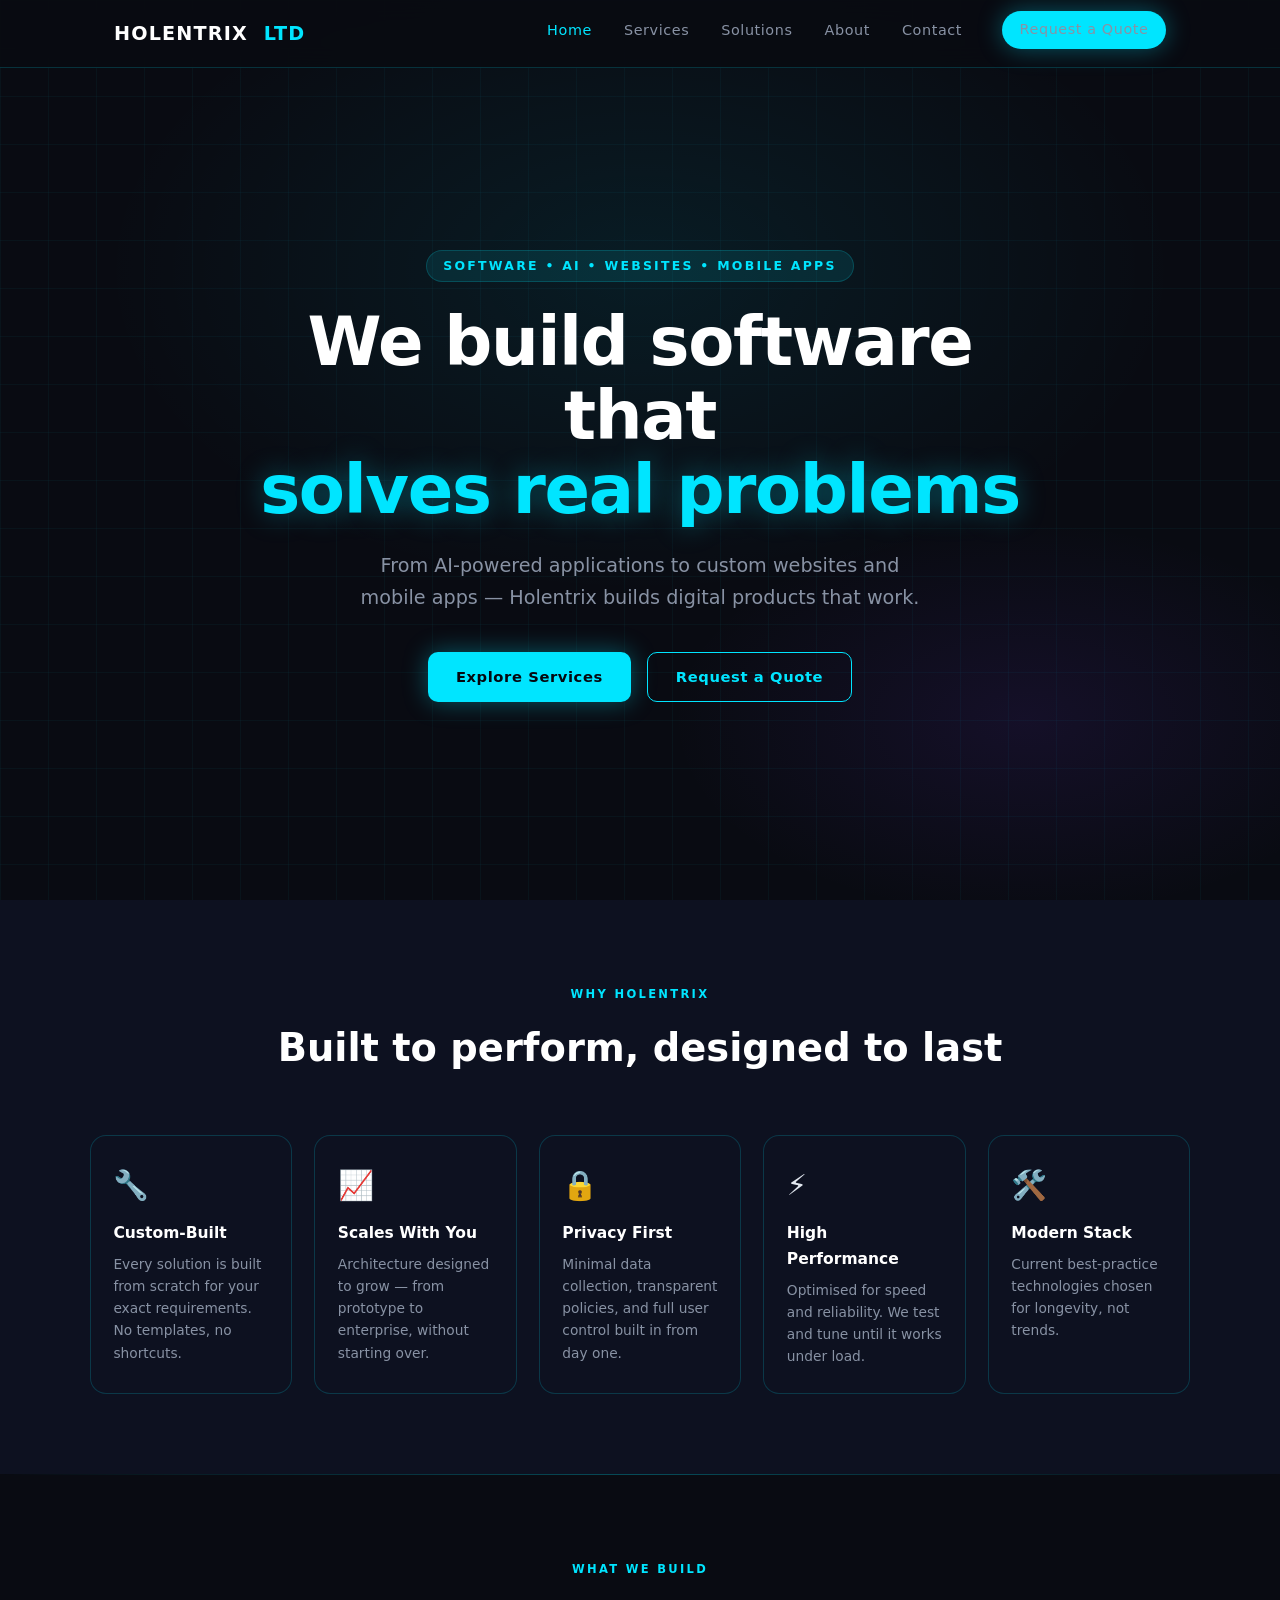
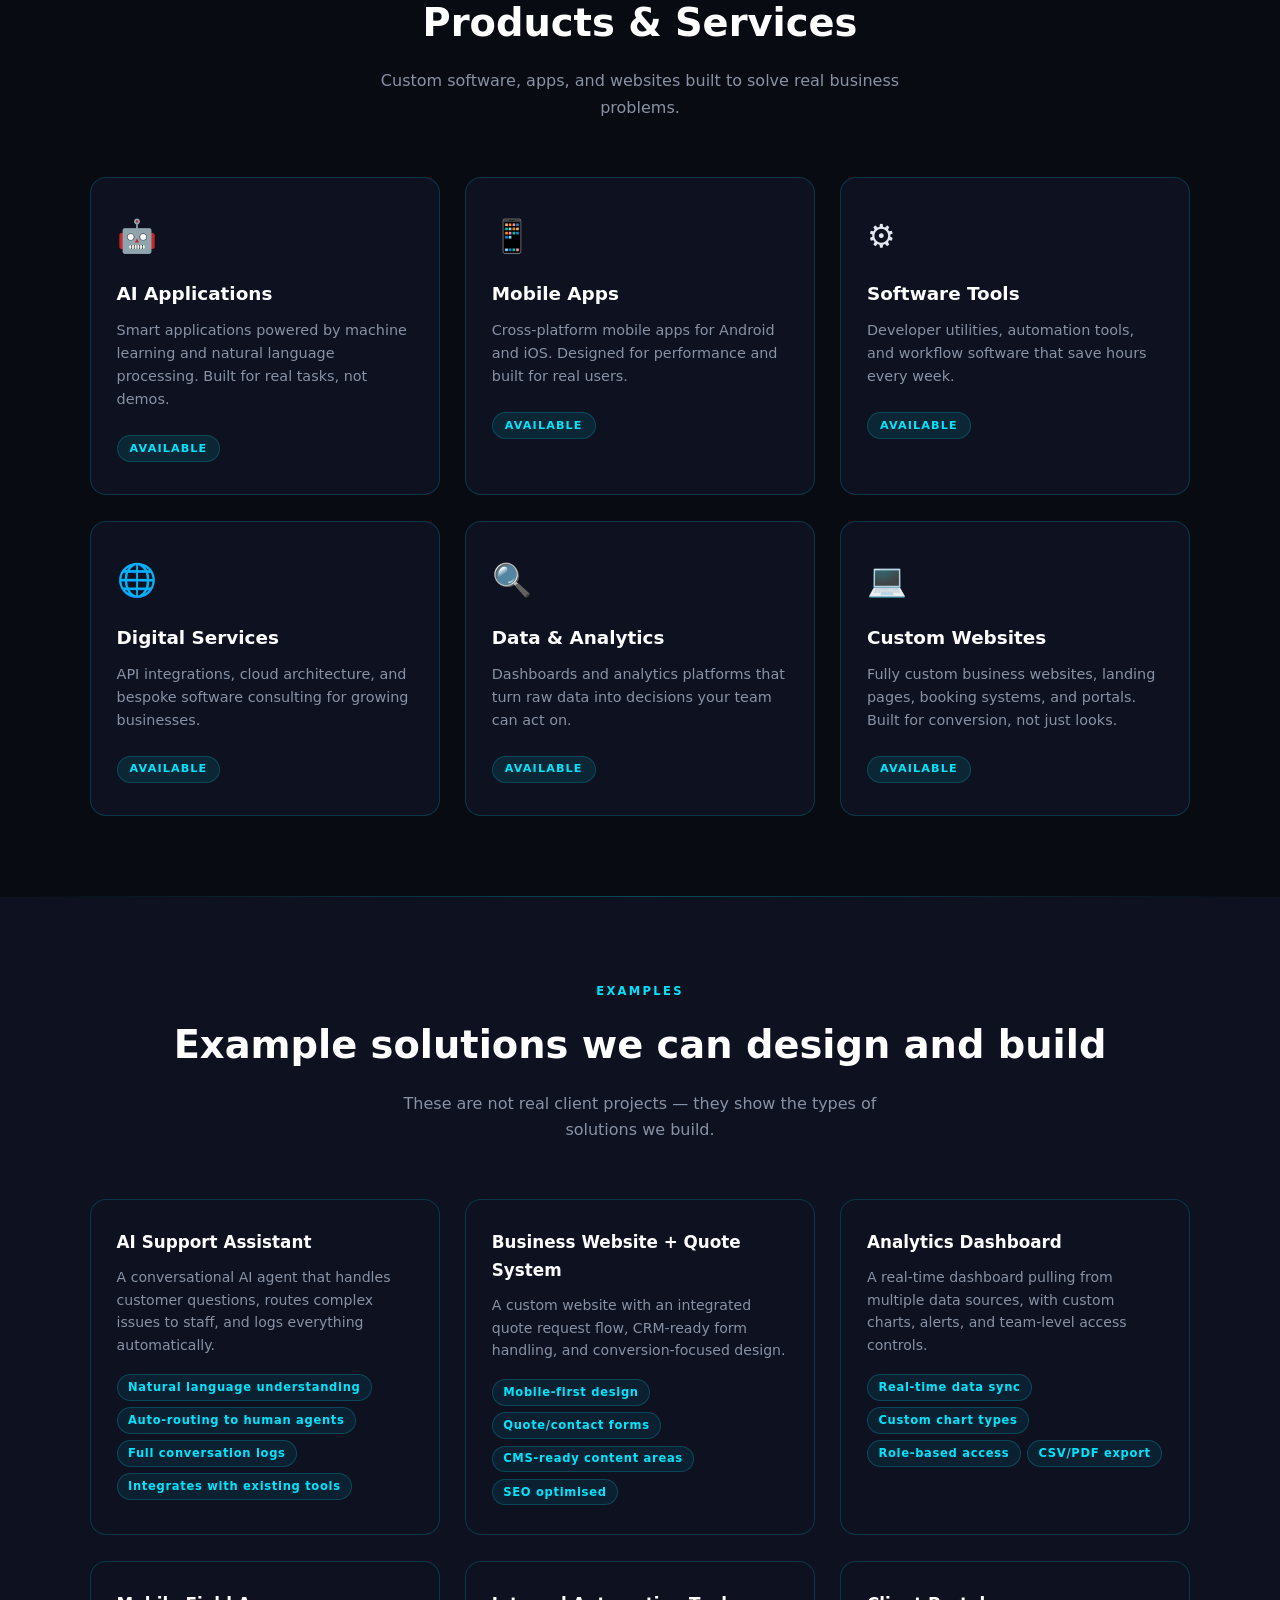
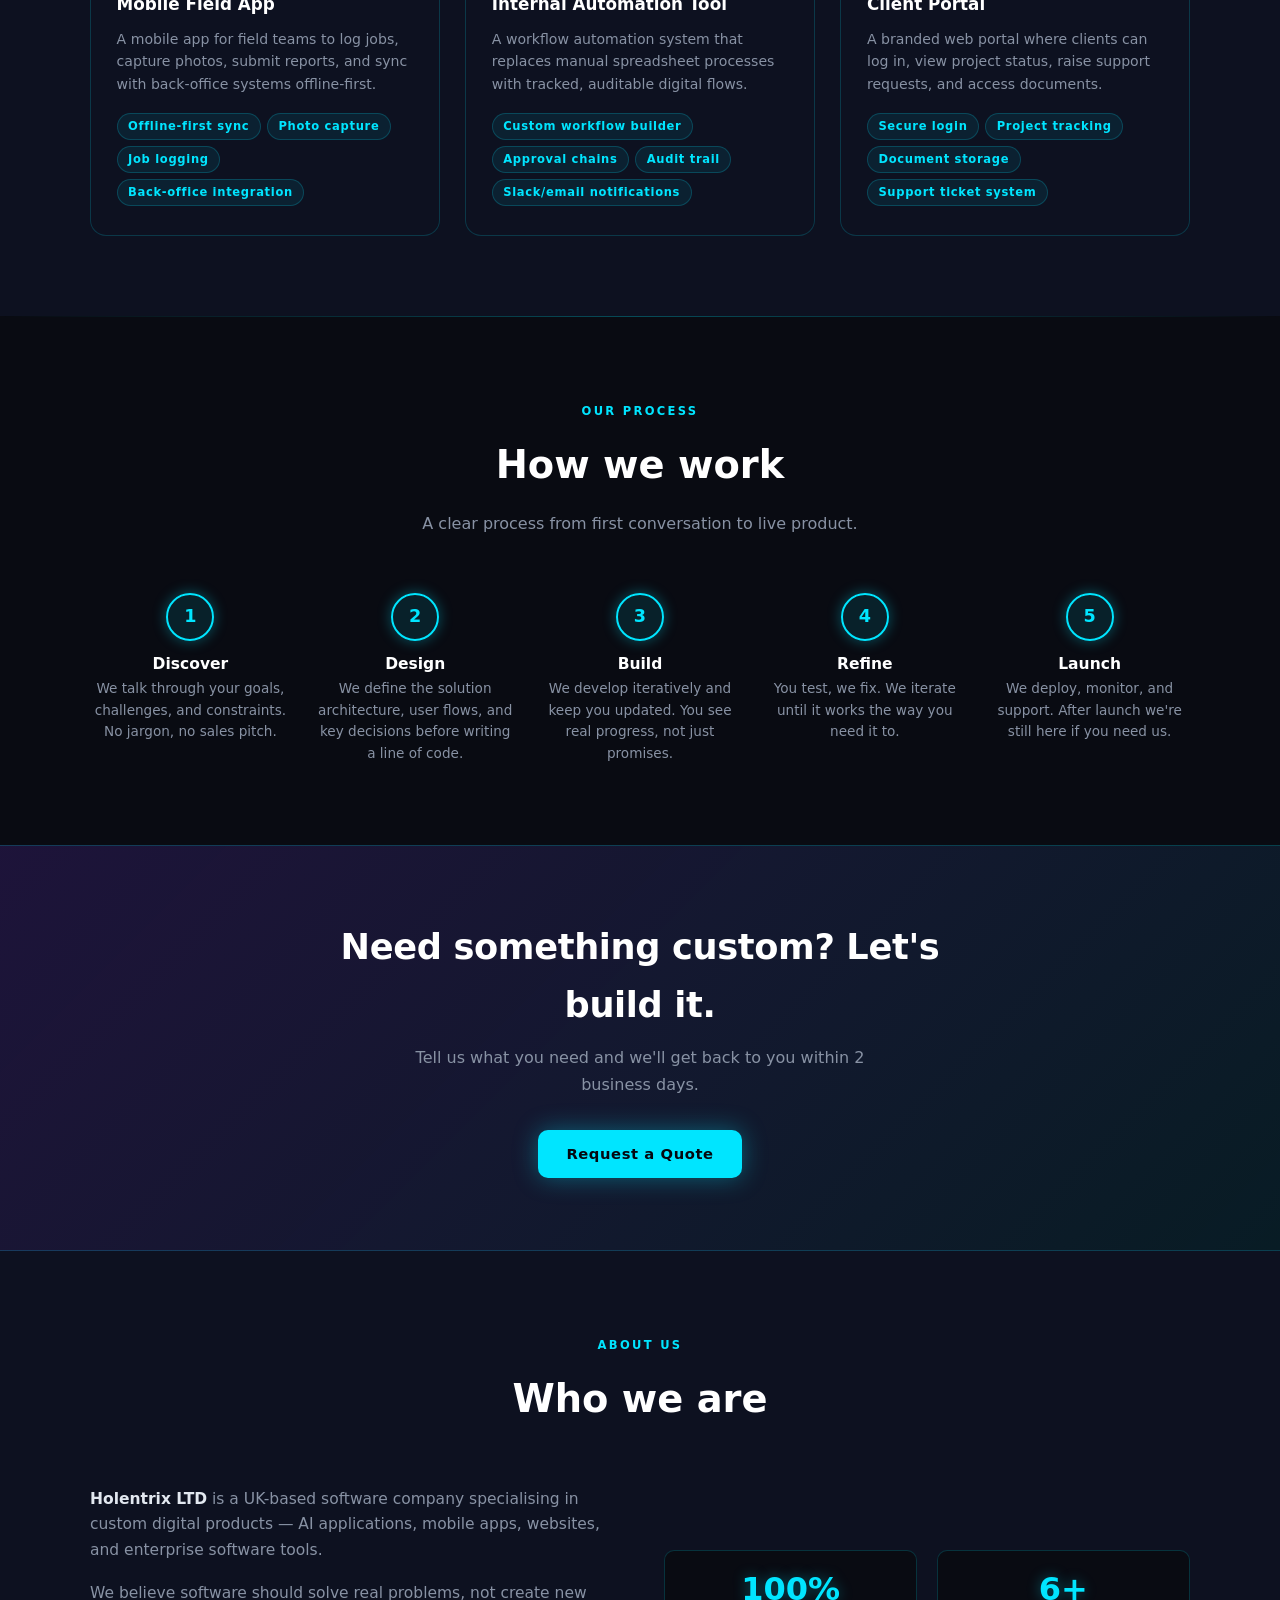
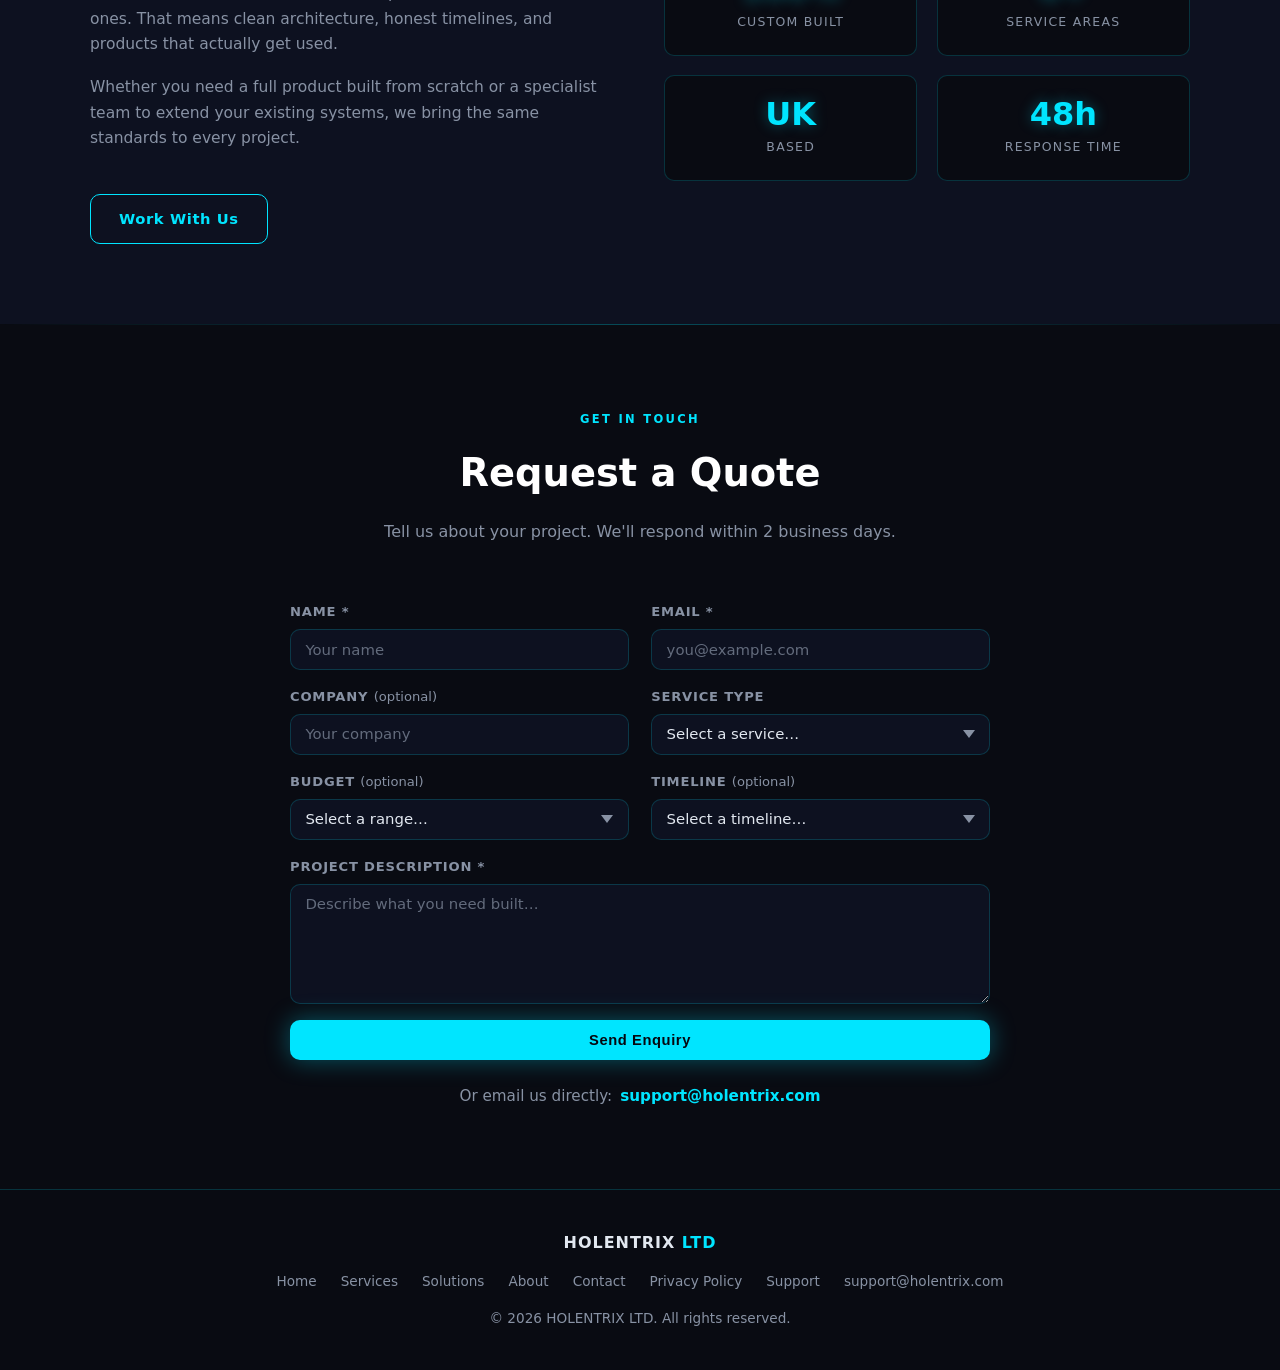
==== commit 3fe9ff2b: "Fix review feedback: clarify stat label and section title - index.html: Change '2 BD' stat to '48h' " ====
--- a/index.html
+++ b/index.html
@@ -347,7 +347,7 @@
             <div class="stat-card__label">Based</div>
           </div>
           <div class="stat-card">
-            <div class="stat-card__value">2 BD</div>
+            <div class="stat-card__value">48h</div>
             <div class="stat-card__label">Response Time</div>
           </div>
         </div>
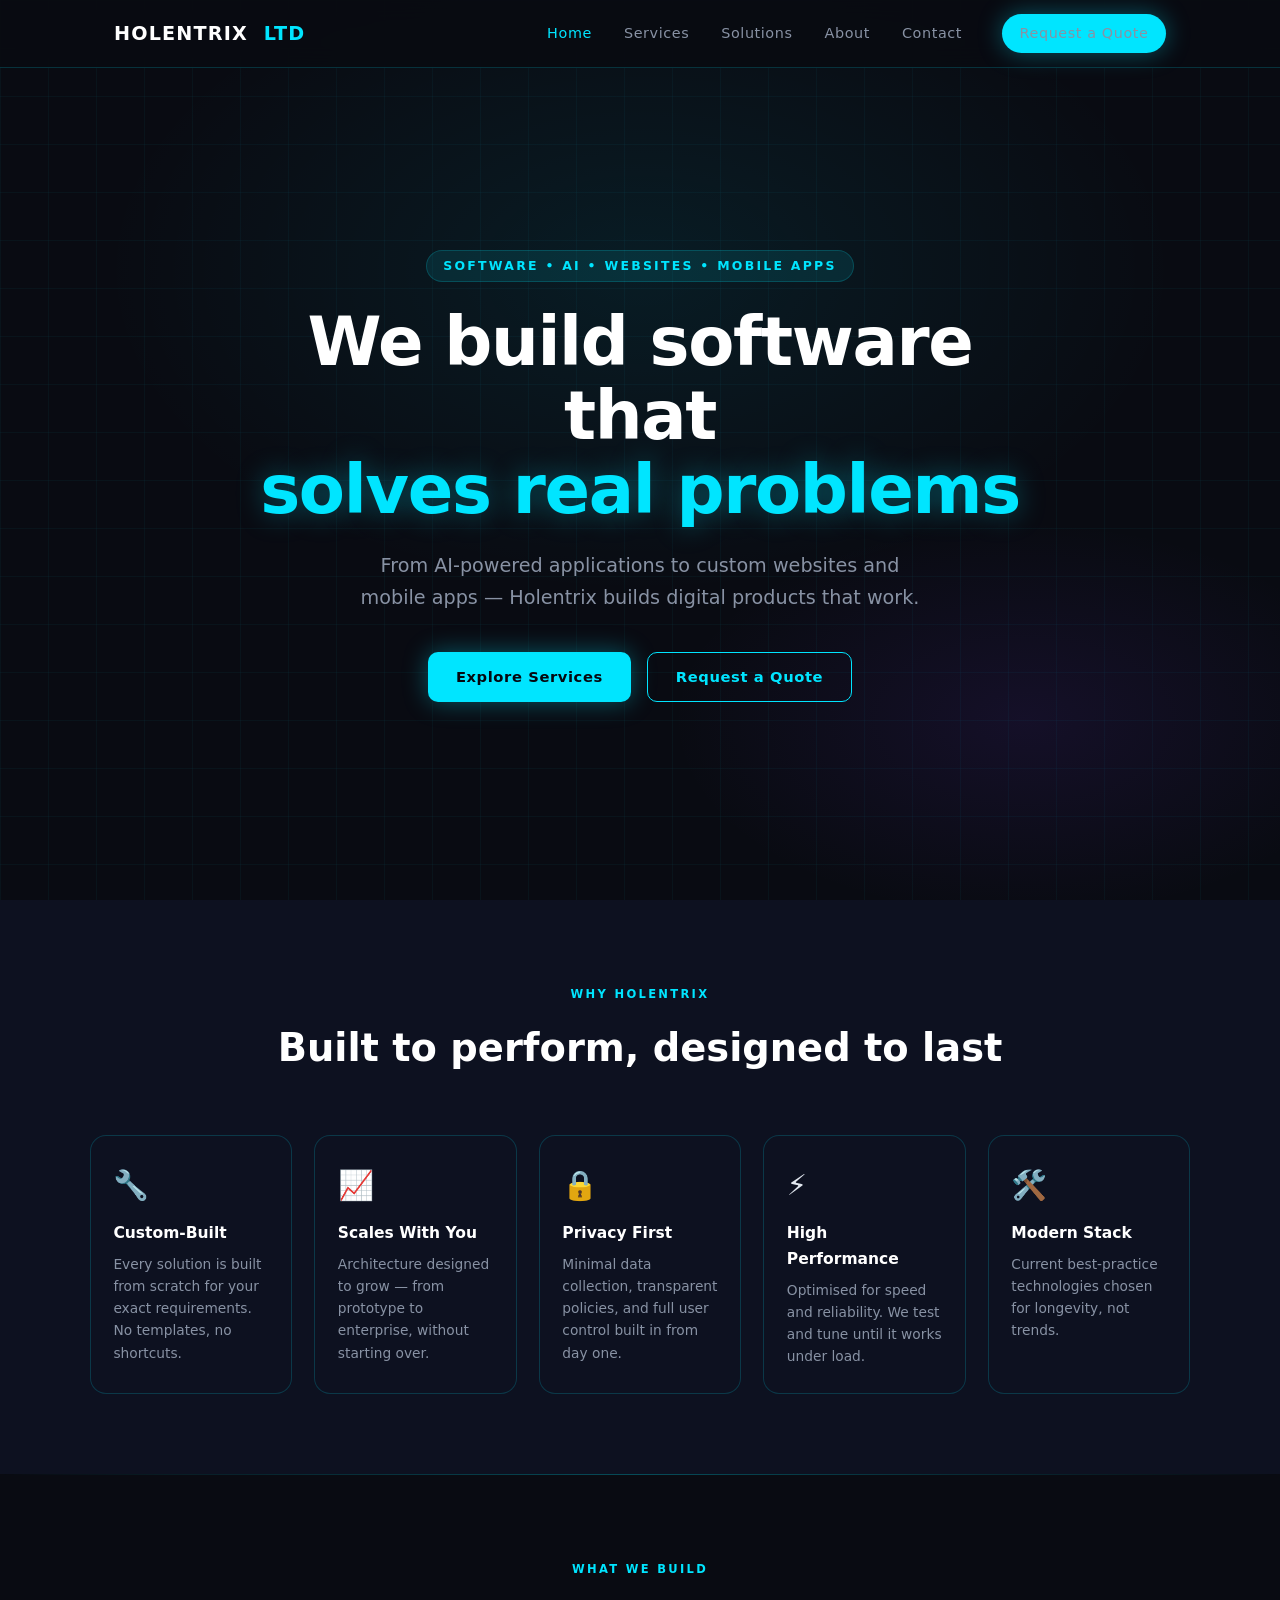
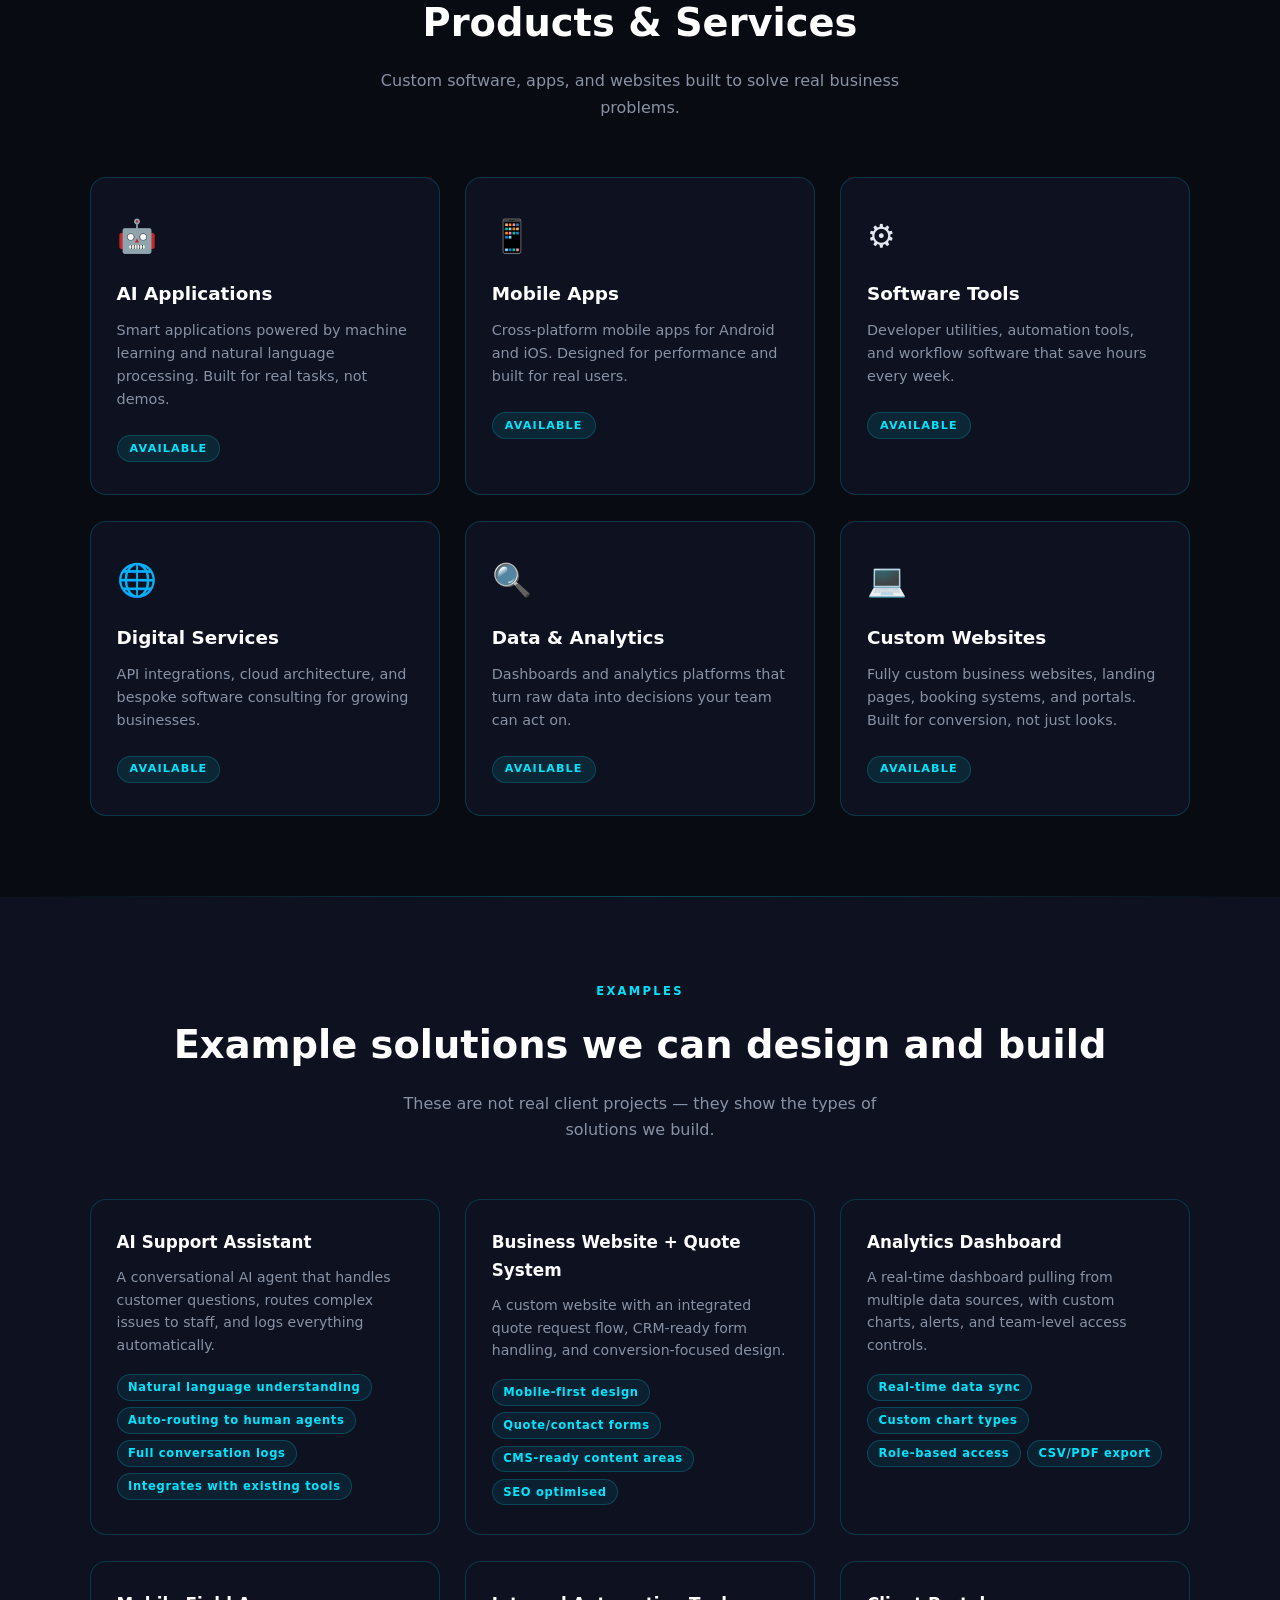
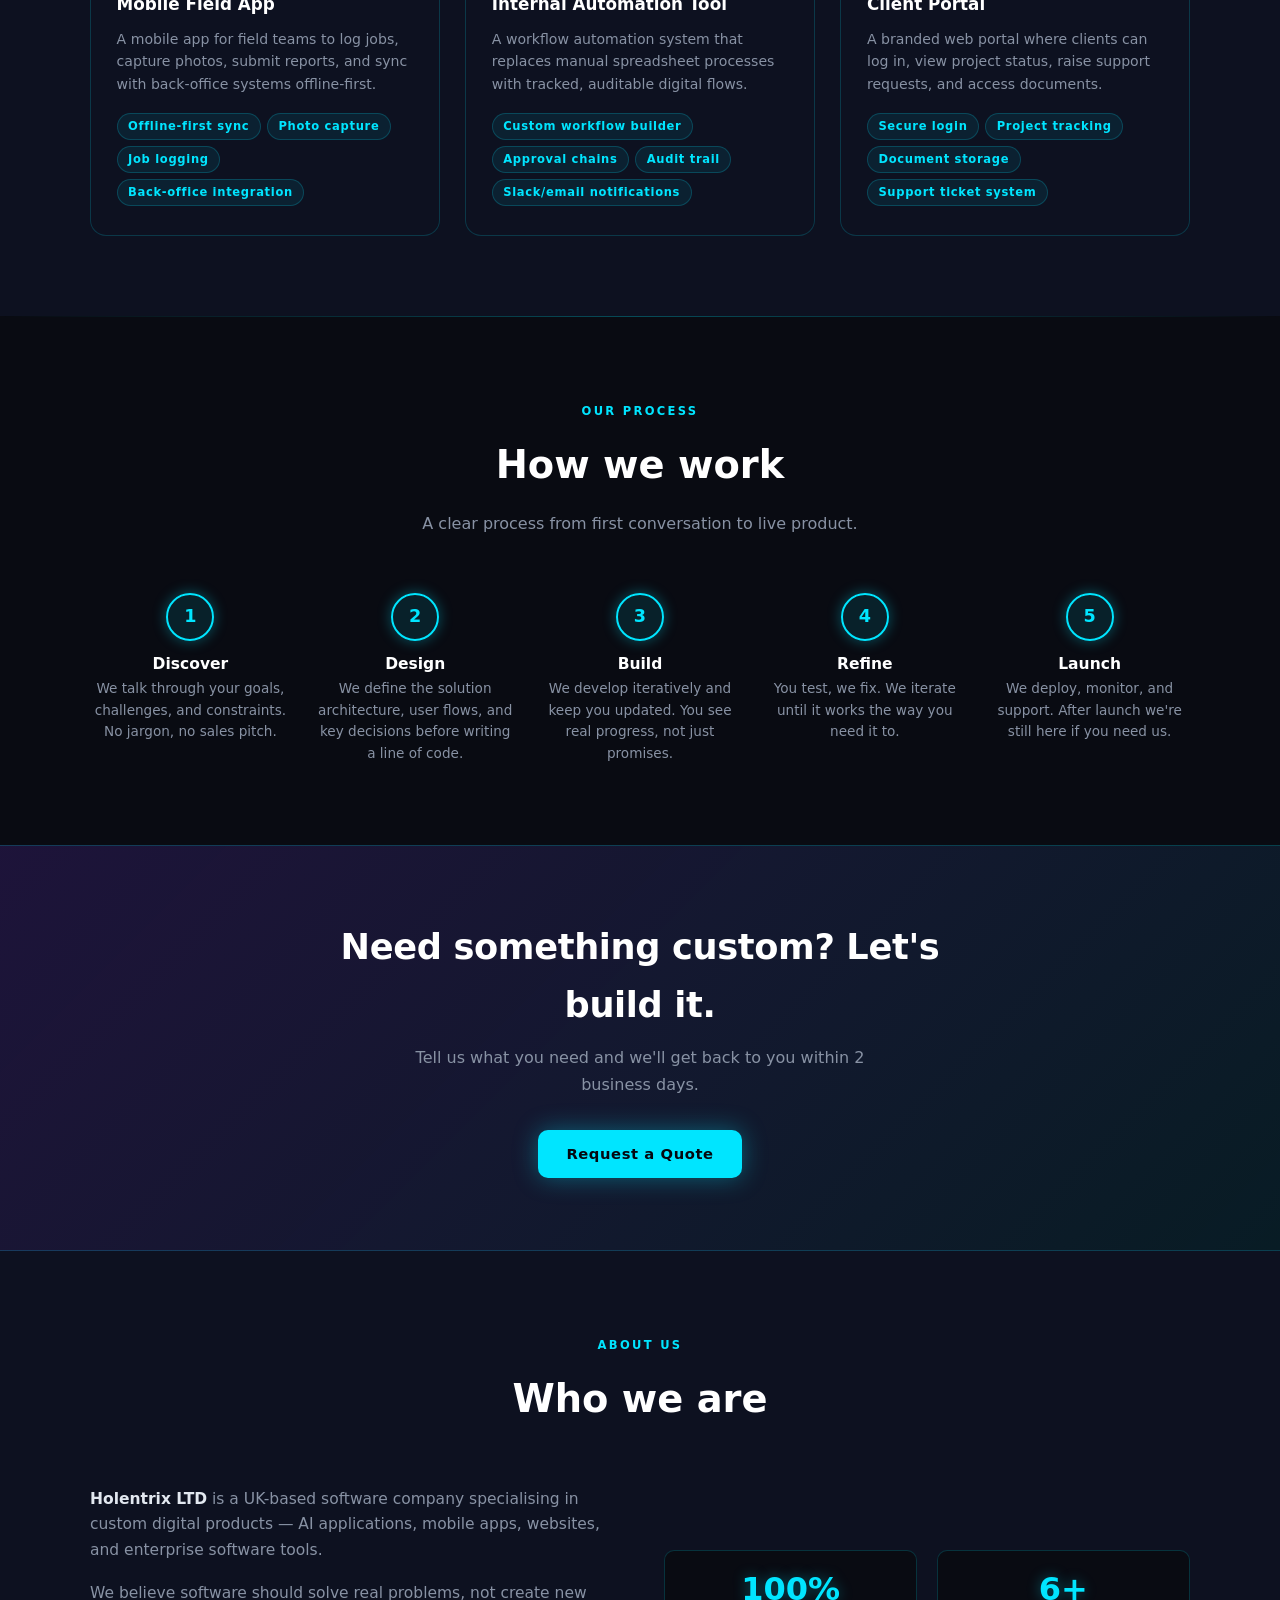
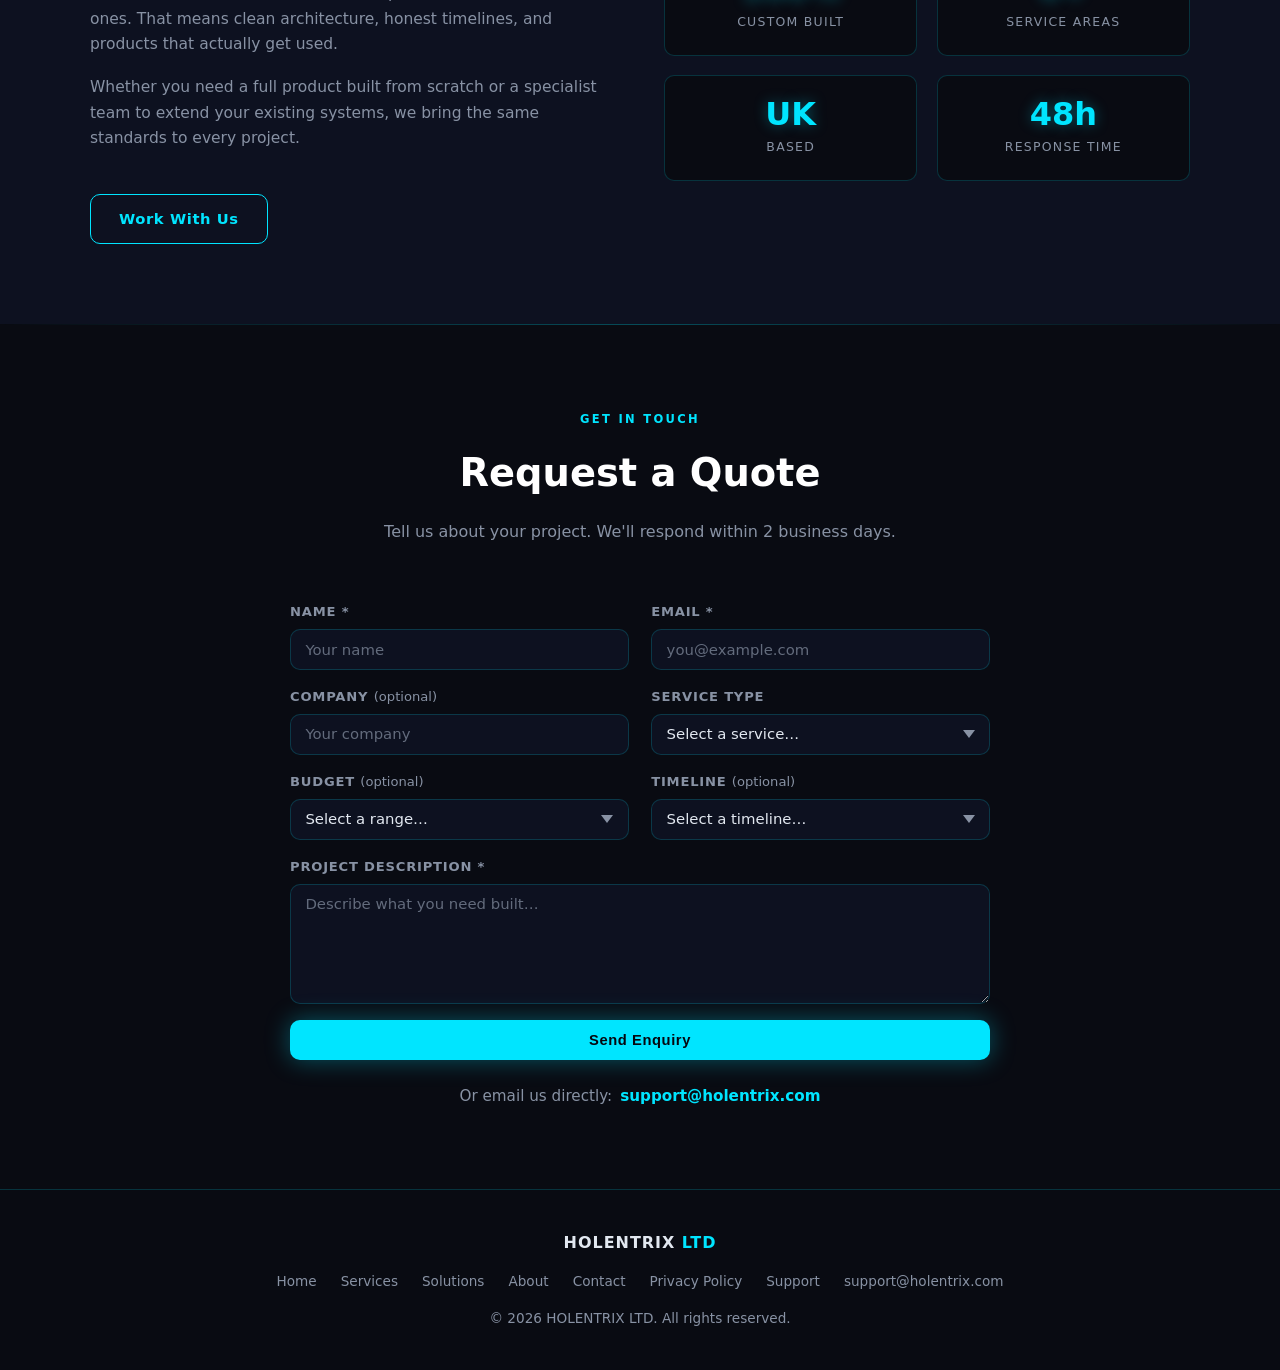
==== commit 3836c05f: "Update tab icon to Holentrix brain circuit logo Agent-Logs-Url: https://github.com/Jadam00/Holentrix" ====
--- a/index.html
+++ b/index.html
@@ -15,7 +15,7 @@
   <title>HOLENTRIX LTD — Software &amp; AI</title>
   <link rel="stylesheet" href="css/style.css" />
 
-  <link rel="icon" href="data:image/svg+xml,<svg xmlns='http://www.w3.org/2000/svg' viewBox='0 0 32 32'><rect width='32' height='32' rx='6' fill='%23090b12'/><text y='24' x='4' font-size='22' fill='%2300e5ff'>H</text></svg>" />
+  <link rel="icon" type="image/svg+xml" href="favicon.svg" />
 </head>
 <body>
 
--- a/css/style.css
+++ b/css/style.css
@@ -80,7 +80,7 @@
 }
 
 li {
-  margin-bottom: 0.4rem;
+  /*margin-bottom: 0.4rem;*/
 }
 
 /* ---------------------------------------------------------
@@ -186,7 +186,7 @@
 
   .nav__links {
     position: fixed;
-    top: var(--nav-h);
+    /*top: 3rem;*/
     left: 0; right: 0;
     flex-direction: column;
     background: var(--clr-bg-nav);
@@ -201,6 +201,7 @@
 
   .nav__links.open {
     transform: translateY(0);
+    top: 4rem;
   }
 
   .nav__links a { font-size: 1rem; }
